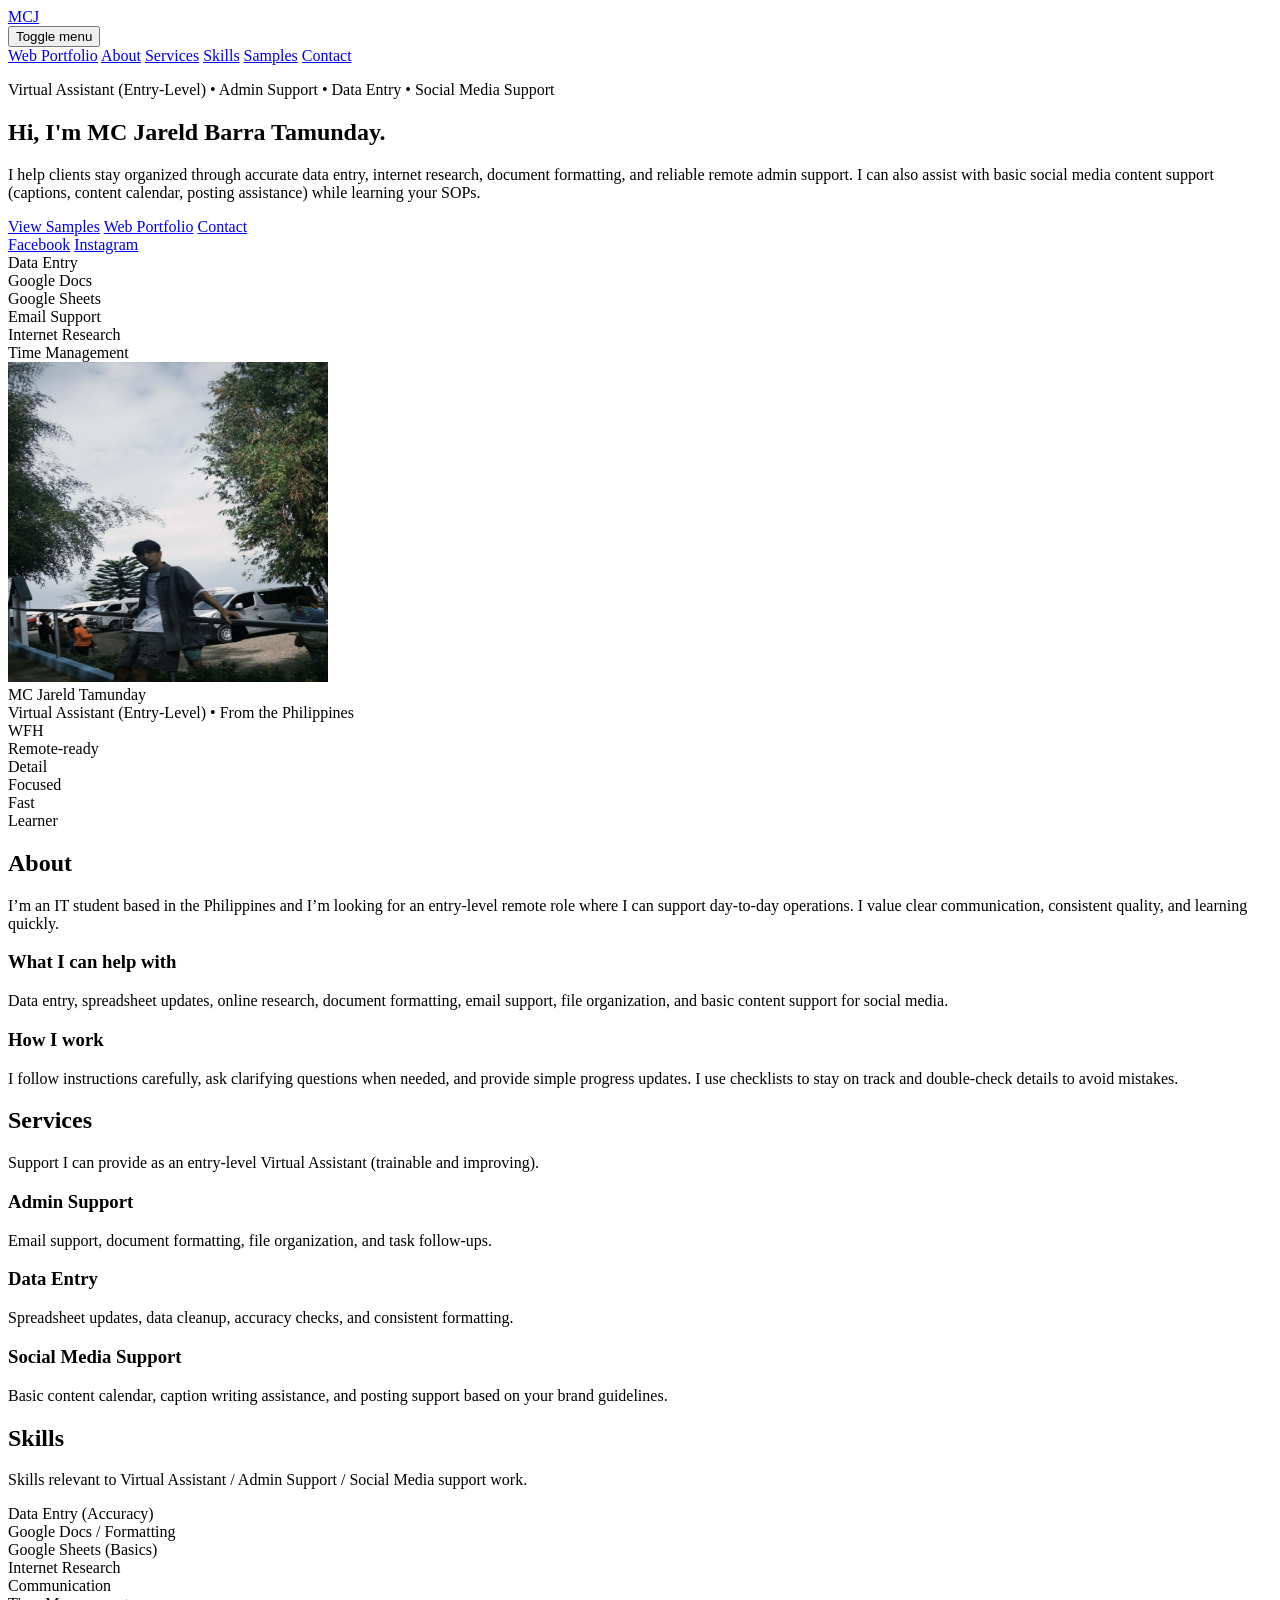
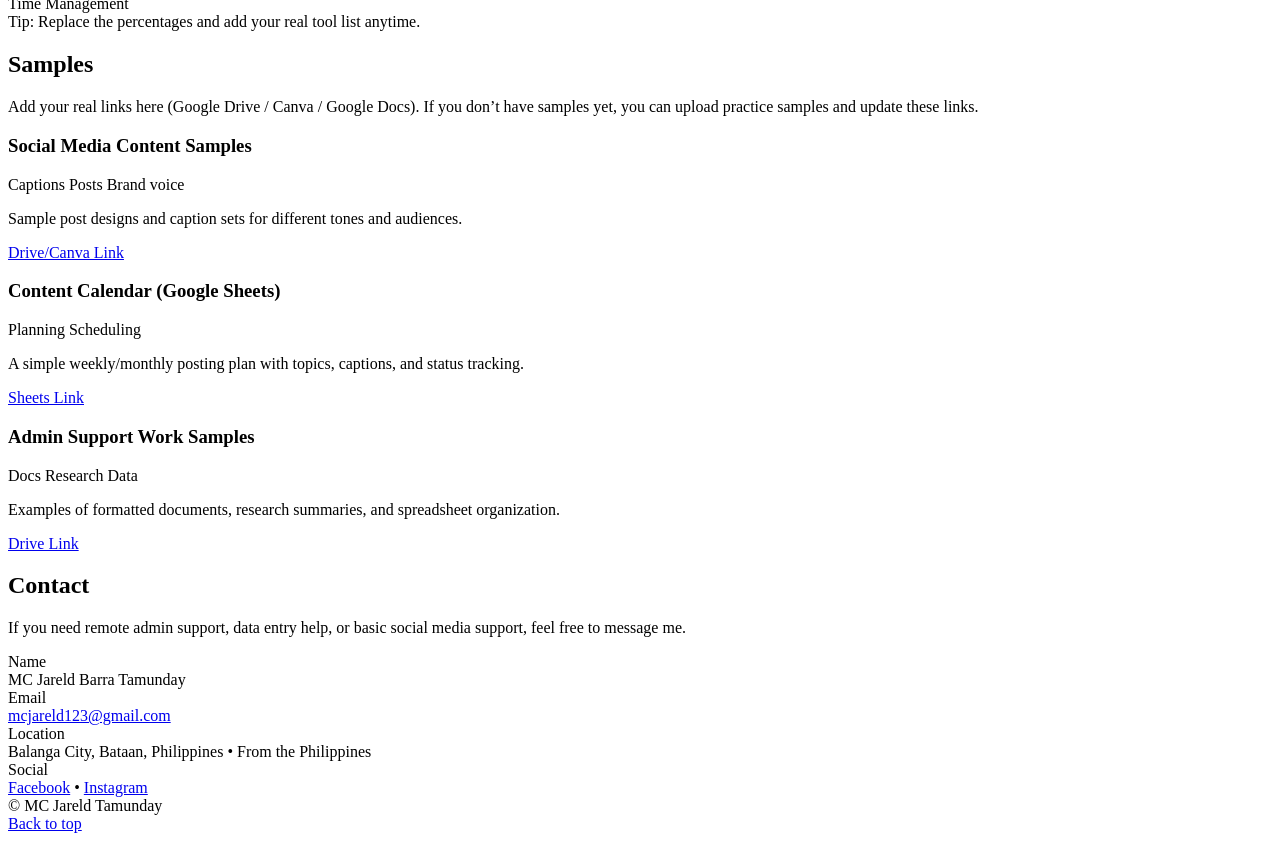
==== index.html @ 91410c0f "Create index.html" ====
<!doctype html>
<html lang="en">
  <head>
    <meta charset="UTF-8" />
    <meta name="viewport" content="width=device-width, initial-scale=1.0" />
    <meta name="description" content="Virtual Assistant and Social Media Support portfolio of MC Jareld Barra Tamunday." />
    <meta property="og:title" content="MC Jareld Tamunday | VA Portfolio" />
    <meta property="og:description" content="Virtual Assistant (Entry-Level) • Admin Support • Data Entry • Social Media Support" />
    <meta property="og:type" content="website" />
    <meta property="og:image" content="assets/thumbnail.svg" />
    <meta name="twitter:card" content="summary_large_image" />
    <meta name="twitter:title" content="MC Jareld Tamunday | VA Portfolio" />
    <meta name="twitter:description" content="Virtual Assistant (Entry-Level) • Admin Support • Data Entry • Social Media Support" />
    <meta name="twitter:image" content="assets/thumbnail.svg" />
    <title>MC Jareld Tamunday | VA Portfolio</title>
    <link rel="preconnect" href="https://fonts.googleapis.com" />
    <link rel="preconnect" href="https://fonts.gstatic.com" crossorigin />
    <link
      href="https://fonts.googleapis.com/css2?family=Inter:wght@400;500;600;700&display=swap"
      rel="stylesheet"
    />
    <link rel="stylesheet" href="styles.css" />
  </head>
  <body>
    <header class="site-header" id="top">
      <div class="container header-inner">
        <a class="brand" href="#top" aria-label="Go to top">
          <span class="brand-dot" aria-hidden="true"></span>
          <span class="brand-text">MCJ</span>
        </a>

        <nav class="nav" aria-label="Primary">
          <button class="nav-toggle" id="navToggle" type="button" aria-expanded="false" aria-controls="navMenu">
            <span class="sr-only">Toggle menu</span>
            <span class="nav-toggle-bars" aria-hidden="true"></span>
          </button>

          <div class="nav-menu" id="navMenu">
            <a class="nav-link" href="index.html">Web Portfolio</a>
            <a class="nav-link" href="#about">About</a>
            <a class="nav-link" href="#services">Services</a>
            <a class="nav-link" href="#skills">Skills</a>
            <a class="nav-link" href="#samples">Samples</a>
            <a class="nav-link" href="#contact">Contact</a>
          </div>
        </nav>
      </div>
    </header>

    <main>
      <section class="hero">
        <div class="container hero-inner">
          <div class="hero-copy">
            <p class="eyebrow">Virtual Assistant (Entry-Level) • Admin Support • Data Entry • Social Media Support</p>
            <h1 class="hero-title">
              Hi, I'm <span class="gradient">MC Jareld Barra Tamunday</span>.
            </h1>
            <p class="hero-subtitle">
              I help clients stay organized through accurate data entry, internet research, document formatting, and reliable remote admin support.
              I can also assist with basic social media content support (captions, content calendar, posting assistance) while learning your SOPs.
            </p>
            <div class="hero-cta">
              <a class="btn btn-primary" href="#samples">View Samples</a>
              <a class="btn btn-ghost" href="index.html">Web Portfolio</a>
              <a class="btn btn-ghost" href="#contact">Contact</a>
            </div>
            <div class="hero-social" aria-label="Social links">
              <a class="social-link" href="https://www.facebook.com/mcccieyyy" target="_blank" rel="noopener noreferrer">Facebook</a>
              <a class="social-link" href="https://www.instagram.com/mcieyy_" target="_blank" rel="noopener noreferrer">Instagram</a>
            </div>
            <div class="hero-badges" aria-label="Quick highlights">
              <div class="badge">Data Entry</div>
              <div class="badge">Google Docs</div>
              <div class="badge">Google Sheets</div>
              <div class="badge">Email Support</div>
              <div class="badge">Internet Research</div>
              <div class="badge">Time Management</div>
            </div>
          </div>

          <div class="hero-card" aria-label="Profile">
            <div class="profile">
              <img
                class="profile-img"
                src="assets/profile.jpg"
                alt="Portrait of MC Jareld Barra Tamunday"
                width="320"
                height="320"
              />
              <div class="profile-meta">
                <div class="profile-name">MC Jareld Tamunday</div>
                <div class="profile-role">Virtual Assistant (Entry-Level) • From the Philippines</div>
              </div>
            </div>
            <div class="profile-stats" aria-label="Stats">
              <div class="stat">
                <div class="stat-num">WFH</div>
                <div class="stat-label">Remote-ready</div>
              </div>
              <div class="stat">
                <div class="stat-num">Detail</div>
                <div class="stat-label">Focused</div>
              </div>
              <div class="stat">
                <div class="stat-num">Fast</div>
                <div class="stat-label">Learner</div>
              </div>
            </div>
          </div>
        </div>
      </section>

      <section class="section" id="about">
        <div class="container">
          <div class="section-head">
            <h2>About</h2>
            <p>
              I’m an IT student based in the Philippines and I’m looking for an entry-level remote role where I can support day-to-day operations.
              I value clear communication, consistent quality, and learning quickly.
            </p>
          </div>

          <div class="grid-2">
            <div class="card">
              <h3>What I can help with</h3>
              <p>
                Data entry, spreadsheet updates, online research, document formatting, email support, file organization, and basic content support
                for social media.
              </p>
            </div>
            <div class="card">
              <h3>How I work</h3>
              <p>
                I follow instructions carefully, ask clarifying questions when needed, and provide simple progress updates. I use checklists
                to stay on track and double-check details to avoid mistakes.
              </p>
            </div>
          </div>
        </div>
      </section>

      <section class="section" id="services">
        <div class="container">
          <div class="section-head">
            <h2>Services</h2>
            <p>Support I can provide as an entry-level Virtual Assistant (trainable and improving).</p>
          </div>

          <div class="grid-3">
            <div class="card">
              <h3>Admin Support</h3>
              <p>Email support, document formatting, file organization, and task follow-ups.</p>
            </div>
            <div class="card">
              <h3>Data Entry</h3>
              <p>Spreadsheet updates, data cleanup, accuracy checks, and consistent formatting.</p>
            </div>
            <div class="card">
              <h3>Social Media Support</h3>
              <p>Basic content calendar, caption writing assistance, and posting support based on your brand guidelines.</p>
            </div>
          </div>
        </div>
      </section>

      <section class="section" id="skills">
        <div class="container">
          <div class="section-head">
            <h2>Skills</h2>
            <p>Skills relevant to Virtual Assistant / Admin Support / Social Media support work.</p>
          </div>

          <div class="skills">
            <div class="skill">
              <div class="skill-title">Data Entry (Accuracy)</div>
              <div class="skill-bar" role="progressbar" aria-valuenow="70" aria-valuemin="0" aria-valuemax="100">
                <div class="skill-bar-fill" style="--w: 70%"></div>
              </div>
            </div>

            <div class="skill">
              <div class="skill-title">Google Docs / Formatting</div>
              <div class="skill-bar" role="progressbar" aria-valuenow="65" aria-valuemin="0" aria-valuemax="100">
                <div class="skill-bar-fill" style="--w: 65%"></div>
              </div>
            </div>

            <div class="skill">
              <div class="skill-title">Google Sheets (Basics)</div>
              <div class="skill-bar" role="progressbar" aria-valuenow="60" aria-valuemin="0" aria-valuemax="100">
                <div class="skill-bar-fill" style="--w: 60%"></div>
              </div>
            </div>

            <div class="skill">
              <div class="skill-title">Internet Research</div>
              <div class="skill-bar" role="progressbar" aria-valuenow="65" aria-valuemin="0" aria-valuemax="100">
                <div class="skill-bar-fill" style="--w: 65%"></div>
              </div>
            </div>

            <div class="skill">
              <div class="skill-title">Communication</div>
              <div class="skill-bar" role="progressbar" aria-valuenow="65" aria-valuemin="0" aria-valuemax="100">
                <div class="skill-bar-fill" style="--w: 65%"></div>
              </div>
            </div>

            <div class="skill">
              <div class="skill-title">Time Management</div>
              <div class="skill-bar" role="progressbar" aria-valuenow="60" aria-valuemin="0" aria-valuemax="100">
                <div class="skill-bar-fill" style="--w: 60%"></div>
              </div>
            </div>
          </div>

          <div class="note">
            Tip: Replace the percentages and add your real tool list anytime.
          </div>
        </div>
      </section>

      <section class="section" id="samples">
        <div class="container">
          <div class="section-head">
            <h2>Samples</h2>
            <p>
              Add your real links here (Google Drive / Canva / Google Docs). If you don’t have samples yet, you can upload practice samples
              and update these links.
            </p>
          </div>

          <div class="projects">
            <article class="project card">
              <div class="project-top">
                <h3 class="project-title">Social Media Content Samples</h3>
                <div class="project-tags">
                  <span class="tag">Captions</span>
                  <span class="tag">Posts</span>
                  <span class="tag">Brand voice</span>
                </div>
              </div>
              <p class="project-desc">Sample post designs and caption sets for different tones and audiences.</p>
              <div class="project-actions">
                <a class="btn btn-small btn-ghost" href="#" aria-disabled="true">Drive/Canva Link</a>
              </div>
            </article>

            <article class="project card">
              <div class="project-top">
                <h3 class="project-title">Content Calendar (Google Sheets)</h3>
                <div class="project-tags">
                  <span class="tag">Planning</span>
                  <span class="tag">Scheduling</span>
                </div>
              </div>
              <p class="project-desc">A simple weekly/monthly posting plan with topics, captions, and status tracking.</p>
              <div class="project-actions">
                <a class="btn btn-small btn-ghost" href="#" aria-disabled="true">Sheets Link</a>
              </div>
            </article>

            <article class="project card">
              <div class="project-top">
                <h3 class="project-title">Admin Support Work Samples</h3>
                <div class="project-tags">
                  <span class="tag">Docs</span>
                  <span class="tag">Research</span>
                  <span class="tag">Data</span>
                </div>
              </div>
              <p class="project-desc">Examples of formatted documents, research summaries, and spreadsheet organization.</p>
              <div class="project-actions">
                <a class="btn btn-small btn-ghost" href="#" aria-disabled="true">Drive Link</a>
              </div>
            </article>
          </div>
        </div>
      </section>

      <section class="section" id="contact">
        <div class="container">
          <div class="section-head">
            <h2>Contact</h2>
            <p>If you need remote admin support, data entry help, or basic social media support, feel free to message me.</p>
          </div>

          <div class="card contact-card">
            <div class="contact-grid">
              <div>
                <div class="contact-label">Name</div>
                <div class="contact-value">MC Jareld Barra Tamunday</div>
              </div>
              <div>
                <div class="contact-label">Email</div>
                <div class="contact-value">
                  <a href="mailto:mcjareld123@gmail.com">mcjareld123@gmail.com</a>
                </div>
              </div>
              <div>
                <div class="contact-label">Location</div>
                <div class="contact-value">Balanga City, Bataan, Philippines • From the Philippines</div>
              </div>
              <div>
                <div class="contact-label">Social</div>
                <div class="contact-value">
                  <a href="https://www.facebook.com/mcccieyyy" target="_blank" rel="noopener noreferrer">Facebook</a>
                  <span class="sep">•</span>
                  <a href="https://www.instagram.com/mcieyy_" target="_blank" rel="noopener noreferrer">Instagram</a>
                </div>
              </div>
            </div>
          </div>
        </div>
      </section>
    </main>

    <footer class="site-footer">
      <div class="container footer-inner">
        <div class="footer-left">© <span id="year"></span> MC Jareld Tamunday</div>
        <a class="footer-right" href="#top">Back to top</a>
      </div>
    </footer>

    <script src="script.js"></script>
  </body>
</html>
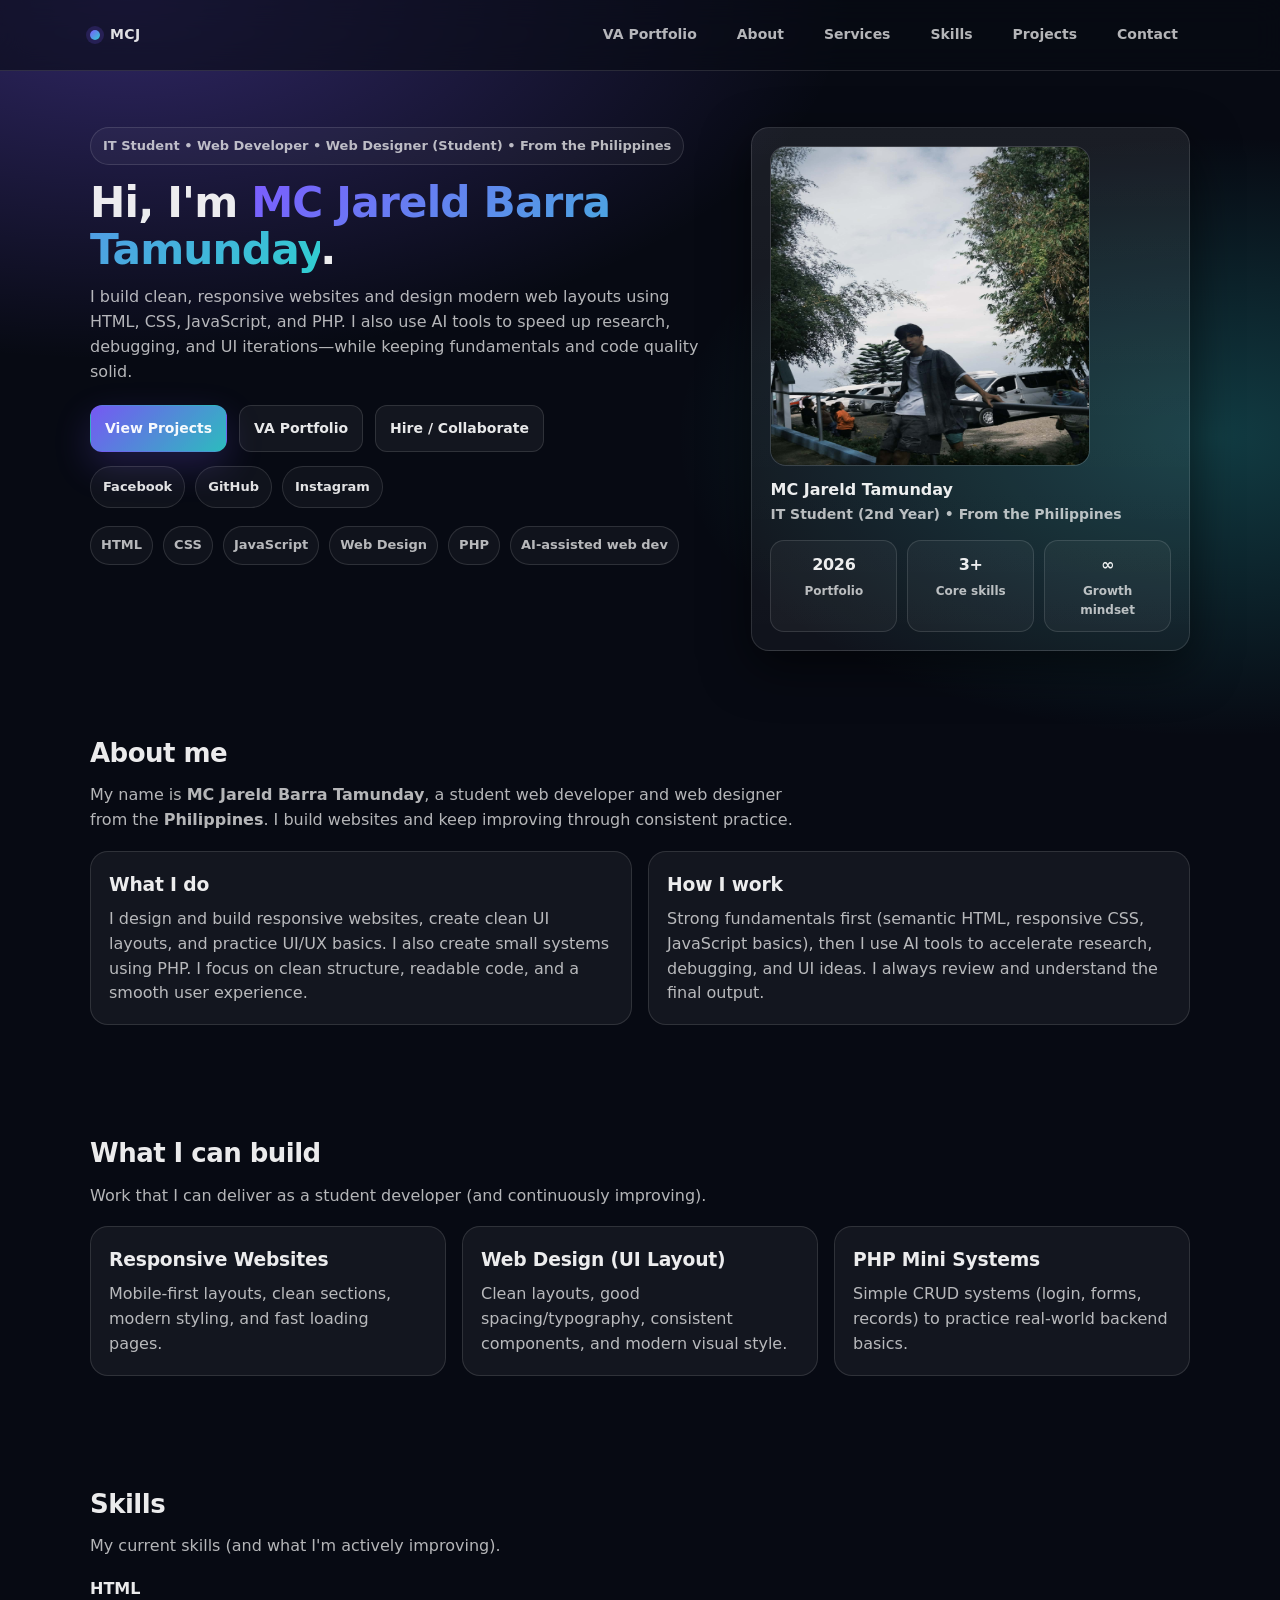
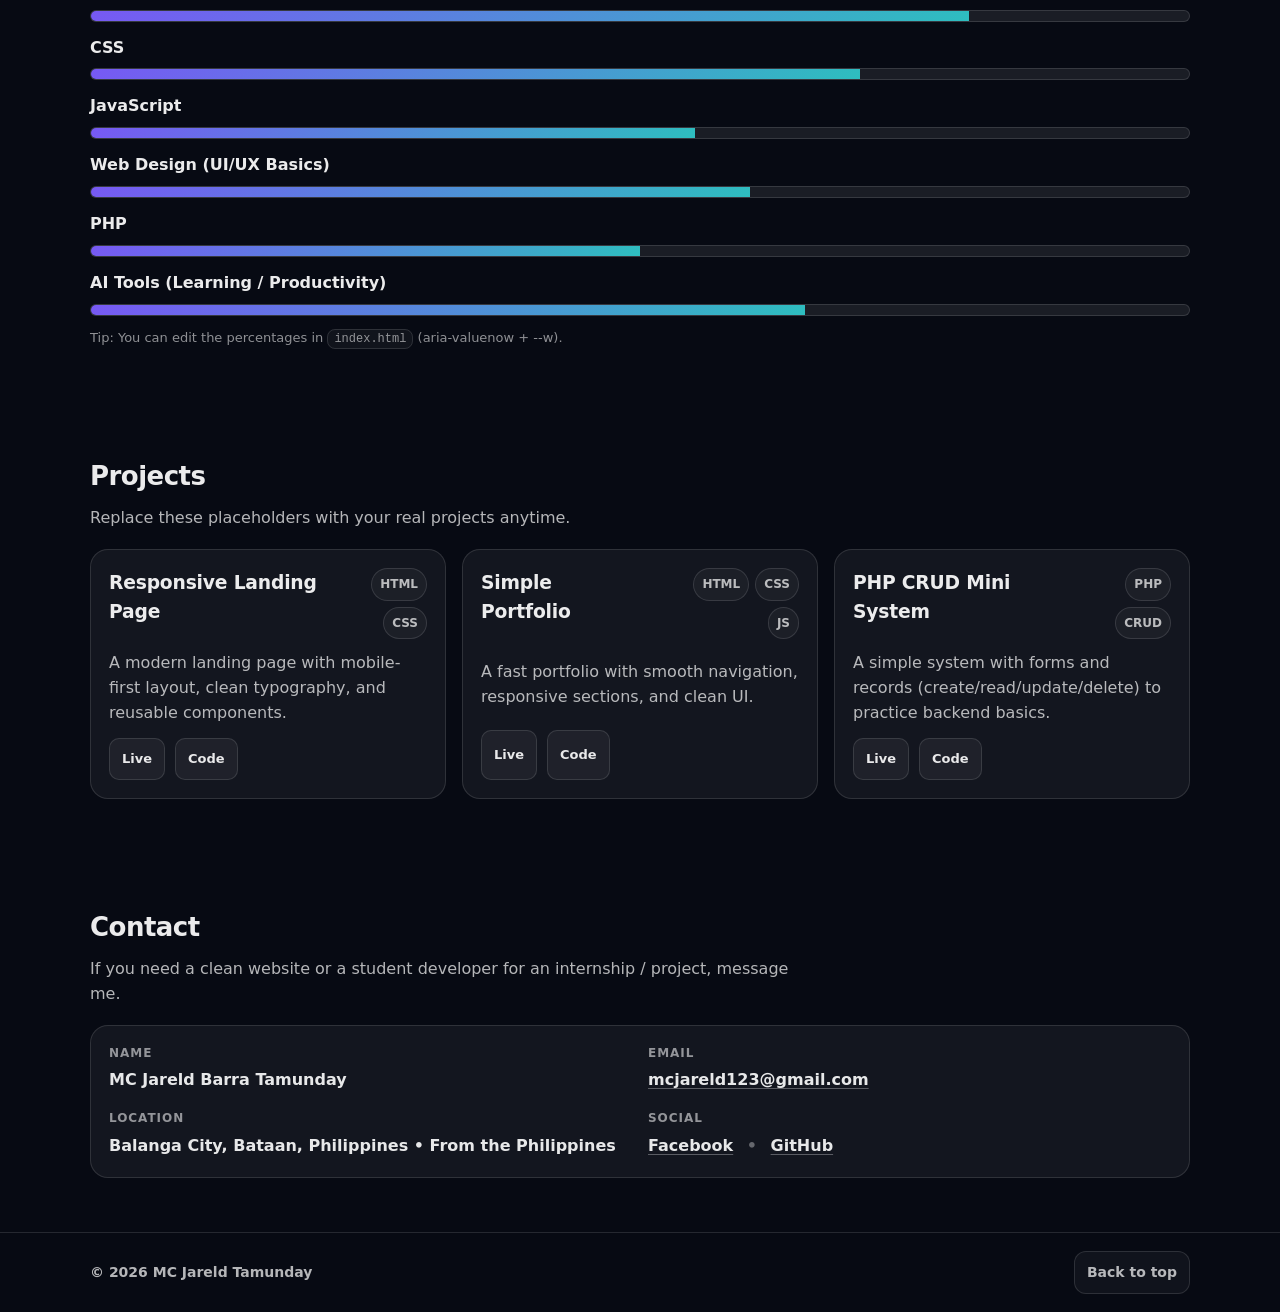
==== commit 07e75129: "Update index.html" ====
--- a/index.html
+++ b/index.html
@@ -1,19 +1,18 @@
-
 <!doctype html>
 <html lang="en">
   <head>
     <meta charset="UTF-8" />
     <meta name="viewport" content="width=device-width, initial-scale=1.0" />
-    <meta name="description" content="Virtual Assistant and Social Media Support portfolio of MC Jareld Barra Tamunday." />
-    <meta property="og:title" content="MC Jareld Tamunday | VA Portfolio" />
-    <meta property="og:description" content="Virtual Assistant (Entry-Level) • Admin Support • Data Entry • Social Media Support" />
+    <meta name="description" content="Portfolio of MC Jareld Barra Tamunday - IT Student" />
+    <meta property="og:title" content="MC Jareld Tamunday | Portfolio" />
+    <meta property="og:description" content="Web Developer • Web Designer (Student) | HTML • CSS • JavaScript • PHP" />
     <meta property="og:type" content="website" />
     <meta property="og:image" content="assets/thumbnail.svg" />
     <meta name="twitter:card" content="summary_large_image" />
-    <meta name="twitter:title" content="MC Jareld Tamunday | VA Portfolio" />
-    <meta name="twitter:description" content="Virtual Assistant (Entry-Level) • Admin Support • Data Entry • Social Media Support" />
+    <meta name="twitter:title" content="MC Jareld Tamunday | Portfolio" />
+    <meta name="twitter:description" content="Web Developer • Web Designer (Student) | HTML • CSS • JavaScript • PHP" />
     <meta name="twitter:image" content="assets/thumbnail.svg" />
-    <title>MC Jareld Tamunday | VA Portfolio</title>
+    <title>MC Jareld Tamunday | Portfolio</title>
     <link rel="preconnect" href="https://fonts.googleapis.com" />
     <link rel="preconnect" href="https://fonts.gstatic.com" crossorigin />
     <link
@@ -37,11 +36,11 @@
           </button>
 
           <div class="nav-menu" id="navMenu">
-            <a class="nav-link" href="index.html">Web Portfolio</a>
+            <a class="nav-link" href="va-portfolio.html">VA Portfolio</a>
             <a class="nav-link" href="#about">About</a>
             <a class="nav-link" href="#services">Services</a>
             <a class="nav-link" href="#skills">Skills</a>
-            <a class="nav-link" href="#samples">Samples</a>
+            <a class="nav-link" href="#projects">Projects</a>
             <a class="nav-link" href="#contact">Contact</a>
           </div>
         </nav>
@@ -52,30 +51,31 @@
       <section class="hero">
         <div class="container hero-inner">
           <div class="hero-copy">
-            <p class="eyebrow">Virtual Assistant (Entry-Level) • Admin Support • Data Entry • Social Media Support</p>
+            <p class="eyebrow">IT Student • Web Developer • Web Designer (Student) • From the Philippines</p>
             <h1 class="hero-title">
               Hi, I'm <span class="gradient">MC Jareld Barra Tamunday</span>.
             </h1>
             <p class="hero-subtitle">
-              I help clients stay organized through accurate data entry, internet research, document formatting, and reliable remote admin support.
-              I can also assist with basic social media content support (captions, content calendar, posting assistance) while learning your SOPs.
+              I build clean, responsive websites and design modern web layouts using HTML, CSS, JavaScript, and PHP.
+              I also use AI tools to speed up research, debugging, and UI iterations—while keeping fundamentals and code quality solid.
             </p>
             <div class="hero-cta">
-              <a class="btn btn-primary" href="#samples">View Samples</a>
-              <a class="btn btn-ghost" href="index.html">Web Portfolio</a>
-              <a class="btn btn-ghost" href="#contact">Contact</a>
+              <a class="btn btn-primary" href="#projects">View Projects</a>
+              <a class="btn btn-ghost" href="va-portfolio.html">VA Portfolio</a>
+              <a class="btn btn-ghost" href="#contact">Hire / Collaborate</a>
             </div>
             <div class="hero-social" aria-label="Social links">
               <a class="social-link" href="https://www.facebook.com/mcccieyyy" target="_blank" rel="noopener noreferrer">Facebook</a>
+              <a class="social-link" href="https://github.com/mcjareldbarratamunday-dev" target="_blank" rel="noopener noreferrer">GitHub</a>
               <a class="social-link" href="https://www.instagram.com/mcieyy_" target="_blank" rel="noopener noreferrer">Instagram</a>
             </div>
             <div class="hero-badges" aria-label="Quick highlights">
-              <div class="badge">Data Entry</div>
-              <div class="badge">Google Docs</div>
-              <div class="badge">Google Sheets</div>
-              <div class="badge">Email Support</div>
-              <div class="badge">Internet Research</div>
-              <div class="badge">Time Management</div>
+              <div class="badge">HTML</div>
+              <div class="badge">CSS</div>
+              <div class="badge">JavaScript</div>
+              <div class="badge">Web Design</div>
+              <div class="badge">PHP</div>
+              <div class="badge">AI-assisted web dev</div>
             </div>
           </div>
 
@@ -90,21 +90,21 @@
               />
               <div class="profile-meta">
                 <div class="profile-name">MC Jareld Tamunday</div>
-                <div class="profile-role">Virtual Assistant (Entry-Level) • From the Philippines</div>
+                <div class="profile-role">IT Student (2nd Year) • From the Philippines</div>
               </div>
             </div>
             <div class="profile-stats" aria-label="Stats">
               <div class="stat">
-                <div class="stat-num">WFH</div>
-                <div class="stat-label">Remote-ready</div>
+                <div class="stat-num">2026</div>
+                <div class="stat-label">Portfolio</div>
               </div>
               <div class="stat">
-                <div class="stat-num">Detail</div>
-                <div class="stat-label">Focused</div>
+                <div class="stat-num">3+</div>
+                <div class="stat-label">Core skills</div>
               </div>
               <div class="stat">
-                <div class="stat-num">Fast</div>
-                <div class="stat-label">Learner</div>
+                <div class="stat-num">∞</div>
+                <div class="stat-label">Growth mindset</div>
               </div>
             </div>
           </div>
@@ -114,26 +114,26 @@
       <section class="section" id="about">
         <div class="container">
           <div class="section-head">
-            <h2>About</h2>
+            <h2>About me</h2>
             <p>
-              I’m an IT student based in the Philippines and I’m looking for an entry-level remote role where I can support day-to-day operations.
-              I value clear communication, consistent quality, and learning quickly.
+              My name is <strong>MC Jareld Barra Tamunday</strong>, a student web developer and web designer from the <strong>Philippines</strong>.
+              I build websites and keep improving through consistent practice.
             </p>
           </div>
 
           <div class="grid-2">
             <div class="card">
-              <h3>What I can help with</h3>
+              <h3>What I do</h3>
               <p>
-                Data entry, spreadsheet updates, online research, document formatting, email support, file organization, and basic content support
-                for social media.
+                I design and build responsive websites, create clean UI layouts, and practice UI/UX basics. I also create small
+                systems using PHP. I focus on clean structure, readable code, and a smooth user experience.
               </p>
             </div>
             <div class="card">
               <h3>How I work</h3>
               <p>
-                I follow instructions carefully, ask clarifying questions when needed, and provide simple progress updates. I use checklists
-                to stay on track and double-check details to avoid mistakes.
+                Strong fundamentals first (semantic HTML, responsive CSS, JavaScript basics), then I use AI tools to accelerate
+                research, debugging, and UI ideas. I always review and understand the final output.
               </p>
             </div>
           </div>
@@ -143,22 +143,22 @@
       <section class="section" id="services">
         <div class="container">
           <div class="section-head">
-            <h2>Services</h2>
-            <p>Support I can provide as an entry-level Virtual Assistant (trainable and improving).</p>
+            <h2>What I can build</h2>
+            <p>Work that I can deliver as a student developer (and continuously improving).</p>
           </div>
 
           <div class="grid-3">
             <div class="card">
-              <h3>Admin Support</h3>
-              <p>Email support, document formatting, file organization, and task follow-ups.</p>
-            </div>
-            <div class="card">
-              <h3>Data Entry</h3>
-              <p>Spreadsheet updates, data cleanup, accuracy checks, and consistent formatting.</p>
-            </div>
-            <div class="card">
-              <h3>Social Media Support</h3>
-              <p>Basic content calendar, caption writing assistance, and posting support based on your brand guidelines.</p>
+              <h3>Responsive Websites</h3>
+              <p>Mobile-first layouts, clean sections, modern styling, and fast loading pages.</p>
+            </div>
+            <div class="card">
+              <h3>Web Design (UI Layout)</h3>
+              <p>Clean layouts, good spacing/typography, consistent components, and modern visual style.</p>
+            </div>
+            <div class="card">
+              <h3>PHP Mini Systems</h3>
+              <p>Simple CRUD systems (login, forms, records) to practice real-world backend basics.</p>
             </div>
           </div>
         </div>
@@ -168,111 +168,116 @@
         <div class="container">
           <div class="section-head">
             <h2>Skills</h2>
-            <p>Skills relevant to Virtual Assistant / Admin Support / Social Media support work.</p>
+            <p>My current skills (and what I'm actively improving).</p>
           </div>
 
           <div class="skills">
             <div class="skill">
-              <div class="skill-title">Data Entry (Accuracy)</div>
+              <div class="skill-title">HTML</div>
+              <div class="skill-bar" role="progressbar" aria-valuenow="80" aria-valuemin="0" aria-valuemax="100">
+                <div class="skill-bar-fill" style="--w: 80%"></div>
+              </div>
+            </div>
+
+            <div class="skill">
+              <div class="skill-title">CSS</div>
               <div class="skill-bar" role="progressbar" aria-valuenow="70" aria-valuemin="0" aria-valuemax="100">
                 <div class="skill-bar-fill" style="--w: 70%"></div>
               </div>
             </div>
 
             <div class="skill">
-              <div class="skill-title">Google Docs / Formatting</div>
+              <div class="skill-title">JavaScript</div>
+              <div class="skill-bar" role="progressbar" aria-valuenow="55" aria-valuemin="0" aria-valuemax="100">
+                <div class="skill-bar-fill" style="--w: 55%"></div>
+              </div>
+            </div>
+
+            <div class="skill">
+              <div class="skill-title">Web Design (UI/UX Basics)</div>
+              <div class="skill-bar" role="progressbar" aria-valuenow="60" aria-valuemin="0" aria-valuemax="100">
+                <div class="skill-bar-fill" style="--w: 60%"></div>
+              </div>
+            </div>
+
+            <div class="skill">
+              <div class="skill-title">PHP</div>
+              <div class="skill-bar" role="progressbar" aria-valuenow="50" aria-valuemin="0" aria-valuemax="100">
+                <div class="skill-bar-fill" style="--w: 50%"></div>
+              </div>
+            </div>
+
+            <div class="skill">
+              <div class="skill-title">AI Tools (Learning / Productivity)</div>
               <div class="skill-bar" role="progressbar" aria-valuenow="65" aria-valuemin="0" aria-valuemax="100">
                 <div class="skill-bar-fill" style="--w: 65%"></div>
               </div>
             </div>
-
-            <div class="skill">
-              <div class="skill-title">Google Sheets (Basics)</div>
-              <div class="skill-bar" role="progressbar" aria-valuenow="60" aria-valuemin="0" aria-valuemax="100">
-                <div class="skill-bar-fill" style="--w: 60%"></div>
-              </div>
-            </div>
-
-            <div class="skill">
-              <div class="skill-title">Internet Research</div>
-              <div class="skill-bar" role="progressbar" aria-valuenow="65" aria-valuemin="0" aria-valuemax="100">
-                <div class="skill-bar-fill" style="--w: 65%"></div>
-              </div>
-            </div>
-
-            <div class="skill">
-              <div class="skill-title">Communication</div>
-              <div class="skill-bar" role="progressbar" aria-valuenow="65" aria-valuemin="0" aria-valuemax="100">
-                <div class="skill-bar-fill" style="--w: 65%"></div>
-              </div>
-            </div>
-
-            <div class="skill">
-              <div class="skill-title">Time Management</div>
-              <div class="skill-bar" role="progressbar" aria-valuenow="60" aria-valuemin="0" aria-valuemax="100">
-                <div class="skill-bar-fill" style="--w: 60%"></div>
-              </div>
-            </div>
           </div>
 
           <div class="note">
-            Tip: Replace the percentages and add your real tool list anytime.
-          </div>
-        </div>
-      </section>
-
-      <section class="section" id="samples">
-        <div class="container">
-          <div class="section-head">
-            <h2>Samples</h2>
-            <p>
-              Add your real links here (Google Drive / Canva / Google Docs). If you don’t have samples yet, you can upload practice samples
-              and update these links.
-            </p>
+            Tip: You can edit the percentages in <code>index.html</code> (aria-valuenow + --w).
+          </div>
+        </div>
+      </section>
+
+      <section class="section" id="projects">
+        <div class="container">
+          <div class="section-head">
+            <h2>Projects</h2>
+            <p>Replace these placeholders with your real projects anytime.</p>
           </div>
 
           <div class="projects">
             <article class="project card">
               <div class="project-top">
-                <h3 class="project-title">Social Media Content Samples</h3>
+                <h3 class="project-title">Responsive Landing Page</h3>
                 <div class="project-tags">
-                  <span class="tag">Captions</span>
-                  <span class="tag">Posts</span>
-                  <span class="tag">Brand voice</span>
-                </div>
-              </div>
-              <p class="project-desc">Sample post designs and caption sets for different tones and audiences.</p>
+                  <span class="tag">HTML</span>
+                  <span class="tag">CSS</span>
+                </div>
+              </div>
+              <p class="project-desc">
+                A modern landing page with mobile-first layout, clean typography, and reusable components.
+              </p>
               <div class="project-actions">
-                <a class="btn btn-small btn-ghost" href="#" aria-disabled="true">Drive/Canva Link</a>
+                <a class="btn btn-small btn-ghost" href="#" aria-disabled="true">Live</a>
+                <a class="btn btn-small btn-ghost" href="#" aria-disabled="true">Code</a>
               </div>
             </article>
 
             <article class="project card">
               <div class="project-top">
-                <h3 class="project-title">Content Calendar (Google Sheets)</h3>
+                <h3 class="project-title">Simple Portfolio</h3>
                 <div class="project-tags">
-                  <span class="tag">Planning</span>
-                  <span class="tag">Scheduling</span>
-                </div>
-              </div>
-              <p class="project-desc">A simple weekly/monthly posting plan with topics, captions, and status tracking.</p>
+                  <span class="tag">HTML</span>
+                  <span class="tag">CSS</span>
+                  <span class="tag">JS</span>
+                </div>
+              </div>
+              <p class="project-desc">
+                A fast portfolio with smooth navigation, responsive sections, and clean UI.
+              </p>
               <div class="project-actions">
-                <a class="btn btn-small btn-ghost" href="#" aria-disabled="true">Sheets Link</a>
+                <a class="btn btn-small btn-ghost" href="#" aria-disabled="true">Live</a>
+                <a class="btn btn-small btn-ghost" href="#" aria-disabled="true">Code</a>
               </div>
             </article>
 
             <article class="project card">
               <div class="project-top">
-                <h3 class="project-title">Admin Support Work Samples</h3>
+                <h3 class="project-title">PHP CRUD Mini System</h3>
                 <div class="project-tags">
-                  <span class="tag">Docs</span>
-                  <span class="tag">Research</span>
-                  <span class="tag">Data</span>
-                </div>
-              </div>
-              <p class="project-desc">Examples of formatted documents, research summaries, and spreadsheet organization.</p>
+                  <span class="tag">PHP</span>
+                  <span class="tag">CRUD</span>
+                </div>
+              </div>
+              <p class="project-desc">
+                A simple system with forms and records (create/read/update/delete) to practice backend basics.
+              </p>
               <div class="project-actions">
-                <a class="btn btn-small btn-ghost" href="#" aria-disabled="true">Drive Link</a>
+                <a class="btn btn-small btn-ghost" href="#" aria-disabled="true">Live</a>
+                <a class="btn btn-small btn-ghost" href="#" aria-disabled="true">Code</a>
               </div>
             </article>
           </div>
@@ -283,7 +288,9 @@
         <div class="container">
           <div class="section-head">
             <h2>Contact</h2>
-            <p>If you need remote admin support, data entry help, or basic social media support, feel free to message me.</p>
+            <p>
+              If you need a clean website or a student developer for an internship / project, message me.
+            </p>
           </div>
 
           <div class="card contact-card">
@@ -307,10 +314,12 @@
                 <div class="contact-value">
                   <a href="https://www.facebook.com/mcccieyyy" target="_blank" rel="noopener noreferrer">Facebook</a>
                   <span class="sep">•</span>
-                  <a href="https://www.instagram.com/mcieyy_" target="_blank" rel="noopener noreferrer">Instagram</a>
-                </div>
-              </div>
-            </div>
+                  <a href="https://github.com/mcjareldbarratamunday-dev" target="_blank" rel="noopener noreferrer">GitHub</a>
+                </div>
+              </div>
+            </div>
+
+            
           </div>
         </div>
       </section>
--- a/styles.css
+++ b/styles.css
@@ -0,0 +1,621 @@
+:root {
+  --bg: #070a13;
+  --panel: rgba(255, 255, 255, 0.06);
+  --panel-2: rgba(255, 255, 255, 0.08);
+  --text: rgba(255, 255, 255, 0.92);
+  --muted: rgba(255, 255, 255, 0.7);
+  --faint: rgba(255, 255, 255, 0.55);
+  --border: rgba(255, 255, 255, 0.12);
+  --shadow: 0 16px 48px rgba(0, 0, 0, 0.55);
+
+  --accent: #7c5cff;
+  --accent-2: #30cfd0;
+  --radius: 18px;
+
+  --container: 1100px;
+}
+
+* {
+  box-sizing: border-box;
+}
+
+html {
+  scroll-behavior: smooth;
+}
+
+body {
+  margin: 0;
+  font-family: Inter, system-ui, -apple-system, Segoe UI, Roboto, Arial, sans-serif;
+  color: var(--text);
+  background: radial-gradient(1200px 600px at 10% 0%, rgba(124, 92, 255, 0.35), transparent 60%),
+    radial-gradient(900px 500px at 95% 15%, rgba(48, 207, 208, 0.25), transparent 60%),
+    var(--bg);
+  line-height: 1.55;
+}
+
+a {
+  color: inherit;
+  text-decoration: none;
+}
+
+img {
+  max-width: 100%;
+  display: block;
+}
+
+.container {
+  width: min(var(--container), calc(100% - 40px));
+  margin: 0 auto;
+}
+
+.sr-only {
+  position: absolute;
+  width: 1px;
+  height: 1px;
+  padding: 0;
+  margin: -1px;
+  overflow: hidden;
+  clip: rect(0, 0, 0, 0);
+  white-space: nowrap;
+  border: 0;
+}
+
+.site-header {
+  position: sticky;
+  top: 0;
+  z-index: 20;
+  backdrop-filter: blur(14px);
+  -webkit-backdrop-filter: blur(14px);
+  background: rgba(7, 10, 19, 0.6);
+  border-bottom: 1px solid var(--border);
+}
+
+.header-inner {
+  display: flex;
+  align-items: center;
+  justify-content: space-between;
+  padding: 14px 0;
+  gap: 14px;
+}
+
+.brand {
+  display: inline-flex;
+  align-items: center;
+  gap: 10px;
+  font-weight: 700;
+  letter-spacing: 0.4px;
+}
+
+.brand-dot {
+  width: 10px;
+  height: 10px;
+  border-radius: 999px;
+  background: linear-gradient(135deg, var(--accent), var(--accent-2));
+  box-shadow: 0 0 0 4px rgba(124, 92, 255, 0.18);
+}
+
+.brand-text {
+  font-size: 14px;
+  opacity: 0.95;
+}
+
+.nav {
+  display: flex;
+  align-items: center;
+  gap: 10px;
+}
+
+.nav-menu {
+  display: flex;
+  align-items: center;
+  gap: 16px;
+}
+
+.nav-link {
+  color: var(--muted);
+  font-weight: 600;
+  font-size: 14px;
+  padding: 10px 12px;
+  border-radius: 999px;
+  transition: background 160ms ease, color 160ms ease;
+}
+
+.nav-link:hover {
+  background: rgba(255, 255, 255, 0.06);
+  color: rgba(255, 255, 255, 0.92);
+}
+
+.nav-link.active {
+  background: rgba(124, 92, 255, 0.18);
+  color: rgba(255, 255, 255, 0.95);
+}
+
+.nav-toggle {
+  display: none;
+  background: rgba(255, 255, 255, 0.06);
+  border: 1px solid var(--border);
+  border-radius: 12px;
+  padding: 10px 12px;
+  color: var(--text);
+}
+
+.nav-toggle-bars {
+  width: 18px;
+  height: 2px;
+  background: currentColor;
+  display: block;
+  position: relative;
+}
+
+.nav-toggle-bars::before,
+.nav-toggle-bars::after {
+  content: "";
+  position: absolute;
+  left: 0;
+  width: 18px;
+  height: 2px;
+  background: currentColor;
+}
+
+.nav-toggle-bars::before {
+  top: -6px;
+}
+
+.nav-toggle-bars::after {
+  top: 6px;
+}
+
+.hero {
+  padding: 56px 0 28px;
+}
+
+.hero-inner {
+  display: grid;
+  grid-template-columns: 1.3fr 0.9fr;
+  gap: 28px;
+  align-items: stretch;
+}
+
+.eyebrow {
+  display: inline-block;
+  color: var(--muted);
+  border: 1px solid var(--border);
+  background: rgba(255, 255, 255, 0.04);
+  padding: 8px 12px;
+  border-radius: 999px;
+  font-weight: 600;
+  font-size: 13px;
+  margin: 0 0 14px;
+}
+
+.hero-title {
+  margin: 0 0 12px;
+  font-size: clamp(30px, 3.3vw, 44px);
+  line-height: 1.12;
+  letter-spacing: -0.02em;
+}
+
+.gradient {
+  background: linear-gradient(135deg, rgba(124, 92, 255, 1), rgba(48, 207, 208, 1));
+  -webkit-background-clip: text;
+  background-clip: text;
+  color: transparent;
+}
+
+.hero-subtitle {
+  margin: 0;
+  color: var(--muted);
+  font-size: 16px;
+  max-width: 60ch;
+}
+
+.hero-cta {
+  display: flex;
+  gap: 12px;
+  margin-top: 20px;
+  flex-wrap: wrap;
+}
+
+.hero-social {
+  display: flex;
+  flex-wrap: wrap;
+  gap: 10px;
+  margin-top: 14px;
+}
+
+.social-link {
+  display: inline-flex;
+  align-items: center;
+  justify-content: center;
+  padding: 10px 12px;
+  border-radius: 999px;
+  border: 1px solid rgba(255, 255, 255, 0.12);
+  background: rgba(255, 255, 255, 0.04);
+  color: rgba(255, 255, 255, 0.88);
+  font-weight: 700;
+  font-size: 13px;
+  transition: background 160ms ease, border-color 160ms ease, transform 120ms ease;
+}
+
+.social-link:hover {
+  background: rgba(255, 255, 255, 0.08);
+  border-color: rgba(255, 255, 255, 0.18);
+}
+
+.social-link:active {
+  transform: translateY(1px);
+}
+
+.btn {
+  display: inline-flex;
+  align-items: center;
+  justify-content: center;
+  padding: 12px 14px;
+  border-radius: 12px;
+  font-weight: 700;
+  font-size: 14px;
+  border: 1px solid transparent;
+  transition: transform 120ms ease, background 160ms ease, border-color 160ms ease;
+  user-select: none;
+}
+
+.btn:active {
+  transform: translateY(1px);
+}
+
+.btn-primary {
+  background: linear-gradient(135deg, rgba(124, 92, 255, 0.95), rgba(48, 207, 208, 0.9));
+  color: rgba(255, 255, 255, 0.95);
+  box-shadow: 0 14px 36px rgba(124, 92, 255, 0.22);
+}
+
+.btn-primary:hover {
+  filter: brightness(1.05);
+}
+
+.btn-ghost {
+  background: rgba(255, 255, 255, 0.05);
+  border-color: rgba(255, 255, 255, 0.12);
+  color: rgba(255, 255, 255, 0.9);
+}
+
+.btn-ghost:hover {
+  background: rgba(255, 255, 255, 0.08);
+}
+
+.btn-small {
+  padding: 10px 12px;
+  border-radius: 10px;
+  font-weight: 700;
+  font-size: 13px;
+}
+
+.hero-badges {
+  display: flex;
+  flex-wrap: wrap;
+  gap: 10px;
+  margin-top: 18px;
+}
+
+.badge {
+  padding: 8px 10px;
+  border: 1px solid var(--border);
+  border-radius: 999px;
+  color: var(--muted);
+  background: rgba(255, 255, 255, 0.04);
+  font-size: 13px;
+  font-weight: 600;
+}
+
+.hero-card {
+  background: linear-gradient(180deg, rgba(255, 255, 255, 0.08), rgba(255, 255, 255, 0.04));
+  border: 1px solid var(--border);
+  border-radius: var(--radius);
+  box-shadow: var(--shadow);
+  padding: 18px;
+  display: grid;
+  gap: 14px;
+}
+
+.profile {
+  display: grid;
+  gap: 12px;
+}
+
+.profile-img {
+  border-radius: 16px;
+  background: rgba(255, 255, 255, 0.04);
+  border: 1px solid rgba(255, 255, 255, 0.12);
+}
+
+.profile-meta {
+  display: grid;
+  gap: 2px;
+}
+
+.profile-name {
+  font-weight: 800;
+}
+
+.profile-role {
+  color: var(--muted);
+  font-weight: 600;
+  font-size: 14px;
+}
+
+.profile-stats {
+  display: grid;
+  grid-template-columns: repeat(3, 1fr);
+  gap: 10px;
+}
+
+.stat {
+  background: rgba(255, 255, 255, 0.04);
+  border: 1px solid rgba(255, 255, 255, 0.12);
+  border-radius: 14px;
+  padding: 12px 10px;
+  text-align: center;
+}
+
+.stat-num {
+  font-weight: 900;
+  letter-spacing: -0.02em;
+}
+
+.stat-label {
+  margin-top: 4px;
+  color: var(--muted);
+  font-size: 12px;
+  font-weight: 600;
+}
+
+.section {
+  padding: 54px 0;
+}
+
+.section-head {
+  display: grid;
+  gap: 10px;
+  margin-bottom: 18px;
+}
+
+.section-head h2 {
+  margin: 0;
+  font-size: 26px;
+  letter-spacing: -0.02em;
+}
+
+.section-head p {
+  margin: 0;
+  color: var(--muted);
+  max-width: 70ch;
+}
+
+.grid-2 {
+  display: grid;
+  grid-template-columns: repeat(2, 1fr);
+  gap: 16px;
+}
+
+.grid-3 {
+  display: grid;
+  grid-template-columns: repeat(3, 1fr);
+  gap: 16px;
+}
+
+.card {
+  background: rgba(255, 255, 255, 0.05);
+  border: 1px solid var(--border);
+  border-radius: var(--radius);
+  padding: 18px;
+}
+
+.card h3 {
+  margin: 0 0 8px;
+  letter-spacing: -0.01em;
+}
+
+.card p {
+  margin: 0;
+  color: var(--muted);
+}
+
+.skills {
+  display: grid;
+  gap: 14px;
+}
+
+.skill-title {
+  font-weight: 700;
+  margin-bottom: 8px;
+}
+
+.skill-bar {
+  height: 12px;
+  border-radius: 999px;
+  background: rgba(255, 255, 255, 0.08);
+  border: 1px solid rgba(255, 255, 255, 0.12);
+  overflow: hidden;
+}
+
+.skill-bar-fill {
+  width: var(--w);
+  height: 100%;
+  background: linear-gradient(135deg, rgba(124, 92, 255, 0.95), rgba(48, 207, 208, 0.9));
+}
+
+.projects {
+  display: grid;
+  grid-template-columns: repeat(3, 1fr);
+  gap: 16px;
+}
+
+.project {
+  display: grid;
+  gap: 12px;
+}
+
+.project-top {
+  display: flex;
+  align-items: flex-start;
+  justify-content: space-between;
+  gap: 10px;
+}
+
+.project-title {
+  margin: 0;
+}
+
+.project-tags {
+  display: inline-flex;
+  flex-wrap: wrap;
+  gap: 6px;
+  justify-content: flex-end;
+}
+
+.tag {
+  font-size: 12px;
+  font-weight: 700;
+  padding: 6px 8px;
+  border-radius: 999px;
+  border: 1px solid rgba(255, 255, 255, 0.12);
+  background: rgba(255, 255, 255, 0.04);
+  color: var(--muted);
+}
+
+.project-desc {
+  margin: 0;
+  color: var(--muted);
+}
+
+.project-actions {
+  display: flex;
+  gap: 10px;
+  flex-wrap: wrap;
+}
+
+.note {
+  margin-top: 12px;
+  color: var(--faint);
+  font-size: 13px;
+}
+
+.note code {
+  font-family: ui-monospace, SFMono-Regular, Menlo, Monaco, Consolas, "Liberation Mono", "Courier New", monospace;
+  font-size: 12px;
+  padding: 2px 6px;
+  border-radius: 8px;
+  border: 1px solid rgba(255, 255, 255, 0.12);
+  background: rgba(255, 255, 255, 0.04);
+}
+
+.contact-card a {
+  color: rgba(255, 255, 255, 0.9);
+  text-decoration: underline;
+  text-decoration-color: rgba(255, 255, 255, 0.3);
+  text-underline-offset: 3px;
+}
+
+.contact-grid {
+  display: grid;
+  grid-template-columns: repeat(2, 1fr);
+  gap: 16px;
+}
+
+.contact-label {
+  color: var(--faint);
+  font-weight: 700;
+  font-size: 12px;
+  text-transform: uppercase;
+  letter-spacing: 0.08em;
+}
+
+.contact-value {
+  margin-top: 6px;
+  font-weight: 650;
+  color: rgba(255, 255, 255, 0.9);
+}
+
+.sep {
+  color: rgba(255, 255, 255, 0.35);
+  margin: 0 8px;
+}
+
+.site-footer {
+  border-top: 1px solid var(--border);
+  background: rgba(7, 10, 19, 0.6);
+}
+
+.footer-inner {
+  display: flex;
+  align-items: center;
+  justify-content: space-between;
+  padding: 18px 0;
+  gap: 12px;
+  color: var(--muted);
+  font-weight: 600;
+  font-size: 14px;
+}
+
+.footer-right {
+  padding: 10px 12px;
+  border-radius: 12px;
+  border: 1px solid rgba(255, 255, 255, 0.12);
+  background: rgba(255, 255, 255, 0.04);
+}
+
+.footer-right:hover {
+  background: rgba(255, 255, 255, 0.07);
+}
+
+@media (max-width: 900px) {
+  .hero-inner {
+    grid-template-columns: 1fr;
+  }
+
+  .projects {
+    grid-template-columns: 1fr;
+  }
+
+  .grid-3 {
+    grid-template-columns: 1fr;
+  }
+
+  .grid-2 {
+    grid-template-columns: 1fr;
+  }
+
+  .contact-grid {
+    grid-template-columns: 1fr;
+  }
+}
+
+@media (max-width: 720px) {
+  .nav-toggle {
+    display: inline-flex;
+  }
+
+  .nav-menu {
+    position: absolute;
+    right: 20px;
+    top: 62px;
+    display: none;
+    flex-direction: column;
+    align-items: stretch;
+    gap: 6px;
+    padding: 10px;
+    border-radius: 16px;
+    border: 1px solid rgba(255, 255, 255, 0.12);
+    background: rgba(7, 10, 19, 0.9);
+    width: min(260px, calc(100vw - 40px));
+    box-shadow: var(--shadow);
+  }
+
+  .nav-menu.open {
+    display: flex;
+  }
+
+  .nav-link {
+    width: 100%;
+  }
+}
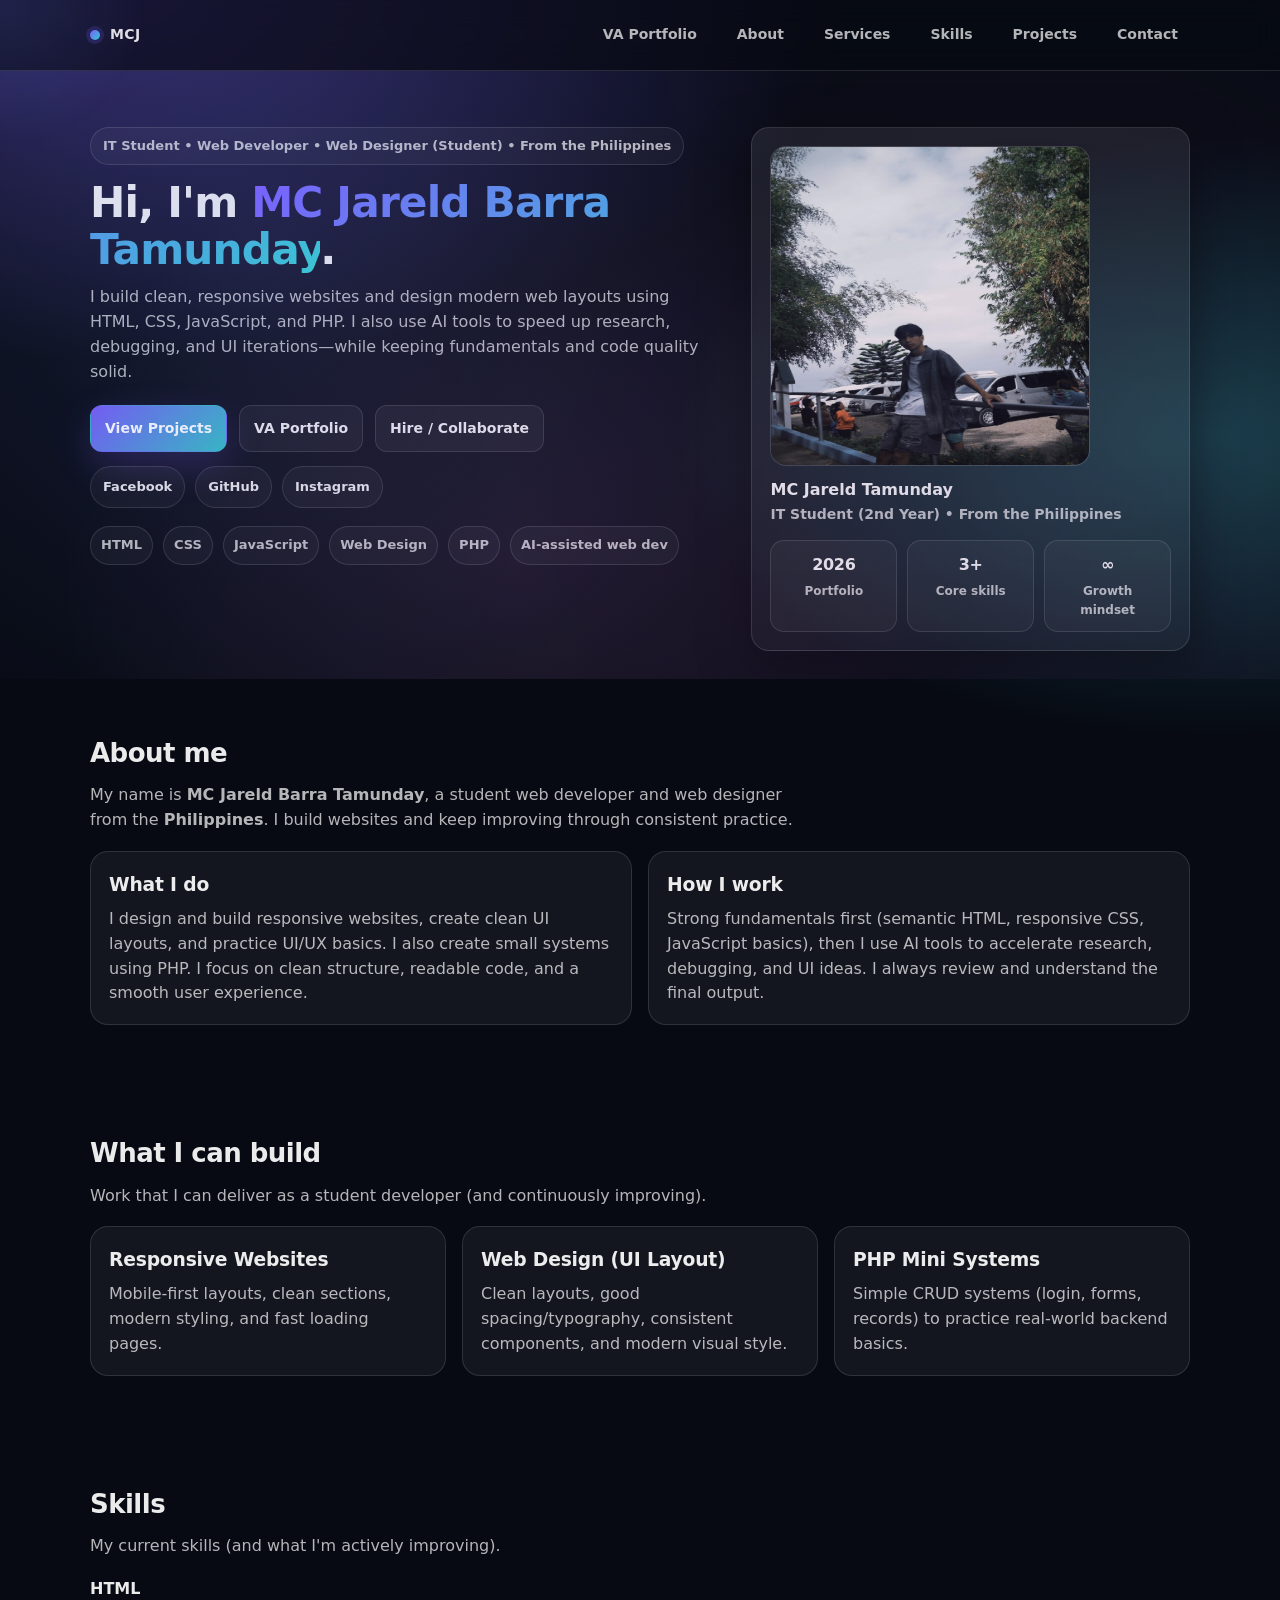
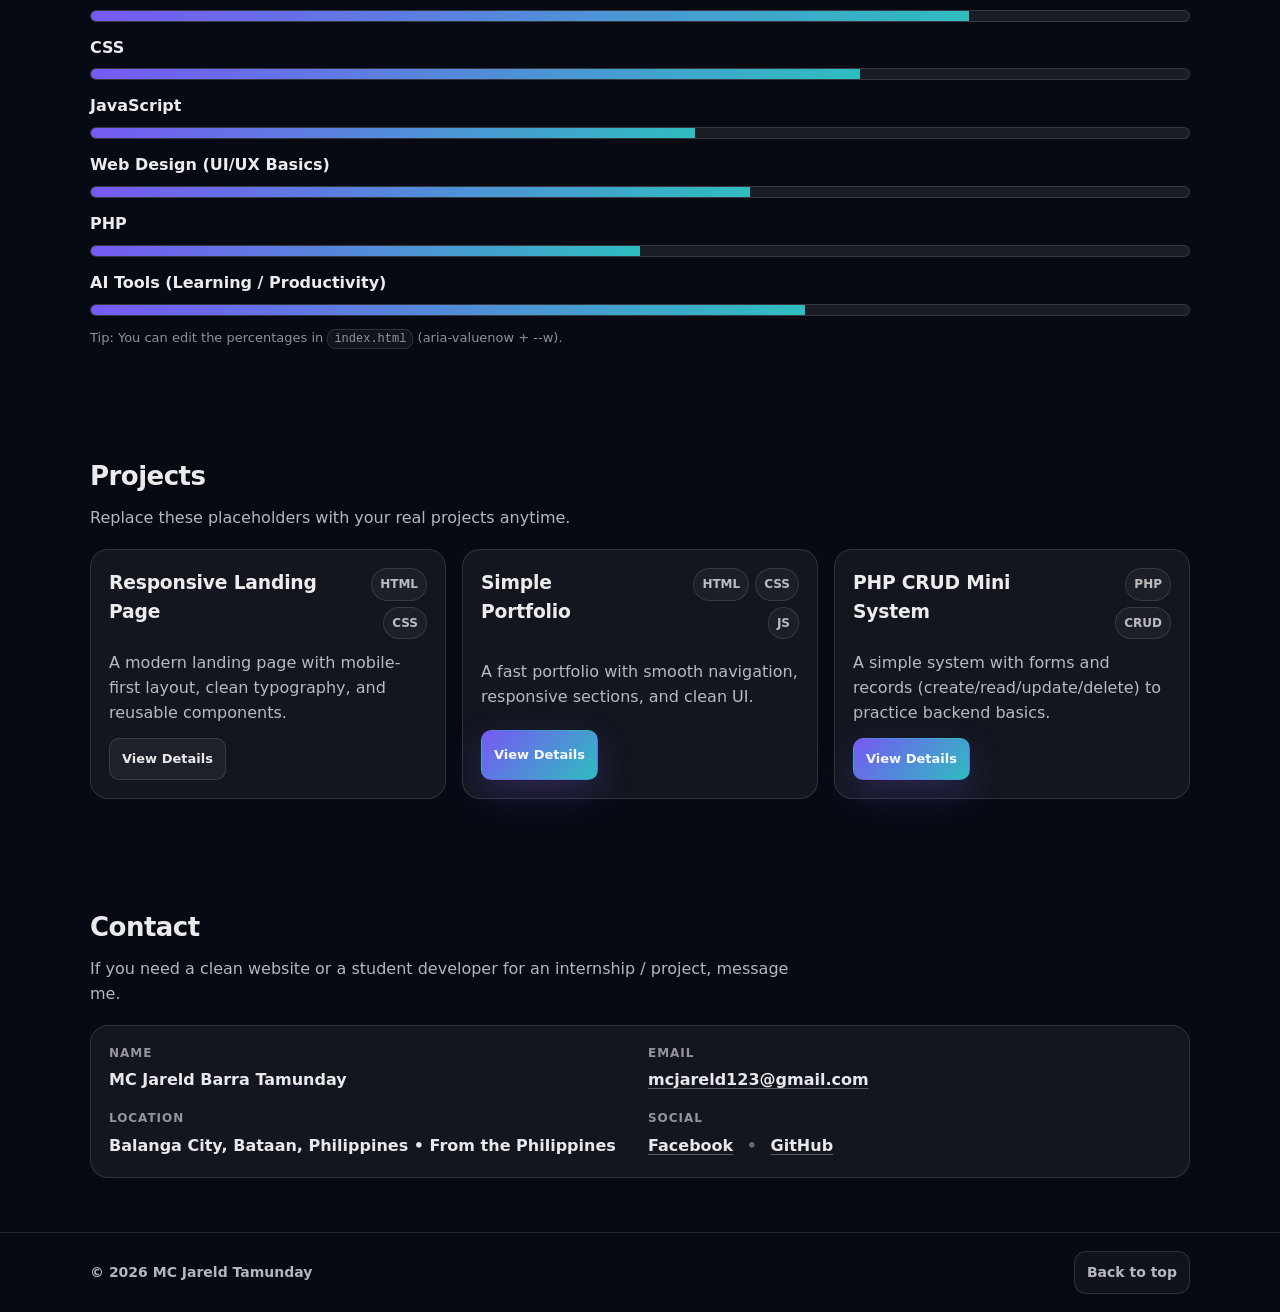
==== commit 336d70ad: "Update index.html" ====
--- a/index.html
+++ b/index.html
@@ -20,8 +20,139 @@
       rel="stylesheet"
     />
     <link rel="stylesheet" href="styles.css" />
+    <style>
+      html {
+        scroll-behavior: smooth;
+      }
+      .hero {
+        position: relative;
+        overflow: hidden;
+      }
+      .hero::before {
+        content: '';
+        position: absolute;
+        top: 0;
+        left: 0;
+        right: 0;
+        bottom: 0;
+        background: 
+          radial-gradient(circle at 20% 30%, rgba(102, 126, 234, 0.15) 0%, transparent 50%),
+          radial-gradient(circle at 80% 70%, rgba(118, 75, 162, 0.15) 0%, transparent 50%),
+          radial-gradient(circle at 40% 80%, rgba(240, 147, 251, 0.1) 0%, transparent 50%);
+        animation: gradientMove 15s ease-in-out infinite;
+      }
+      @keyframes gradientMove {
+        0%, 100% { 
+          transform: translateX(0) translateY(0) scale(1);
+          opacity: 1;
+        }
+        33% { 
+          transform: translateX(30px) translateY(-30px) scale(1.1);
+          opacity: 0.8;
+        }
+        66% { 
+          transform: translateX(-20px) translateY(20px) scale(0.9);
+          opacity: 0.9;
+        }
+      }
+      .reveal {
+        opacity: 0;
+        transform: translateY(80px) scale(0.95);
+        transition: all 1s cubic-bezier(0.16, 1, 0.3, 1);
+      }
+      .reveal.active {
+        opacity: 1;
+        transform: translateY(0) scale(1);
+      }
+      .service-card.reveal,
+      .skill-item.reveal,
+      .project-card.reveal,
+      .contact-card.reveal {
+        opacity: 0;
+        transform: translateY(80px) scale(0.95);
+        transition: all 1s cubic-bezier(0.16, 1, 0.3, 1);
+      }
+      .service-card.reveal.active,
+      .skill-item.reveal.active,
+      .project-card.reveal.active,
+      .contact-card.reveal.active {
+        opacity: 1;
+        transform: translateY(0) scale(1);
+      }
+      .service-card:nth-child(1) { transition-delay: 0s; }
+      .service-card:nth-child(2) { transition-delay: 0.08s; }
+      .service-card:nth-child(3) { transition-delay: 0.16s; }
+      .skill-item:nth-child(1) { transition-delay: 0s; }
+      .skill-item:nth-child(2) { transition-delay: 0.06s; }
+      .skill-item:nth-child(3) { transition-delay: 0.12s; }
+      .skill-item:nth-child(4) { transition-delay: 0.18s; }
+      .skill-item:nth-child(5) { transition-delay: 0.24s; }
+      .skill-item:nth-child(6) { transition-delay: 0.3s; }
+      .project-card:nth-child(1) { transition-delay: 0s; }
+      .project-card:nth-child(2) { transition-delay: 0.08s; }
+      .project-card:nth-child(3) { transition-delay: 0.16s; }
+      
+      /* Loading animation */
+      .loader {
+        position: fixed;
+        top: 0;
+        left: 0;
+        width: 100%;
+        height: 100%;
+        background: var(--color-bg);
+        display: flex;
+        align-items: center;
+        justify-content: center;
+        z-index: 9999;
+        transition: opacity 0.5s ease, visibility 0.5s ease;
+      }
+      .loader.hidden {
+        opacity: 0;
+        visibility: hidden;
+      }
+      .loader-circle {
+        width: 50px;
+        height: 50px;
+        border: 3px solid var(--color-border);
+        border-top-color: var(--color-primary);
+        border-radius: 50%;
+        animation: spin 1s linear infinite;
+      }
+      @keyframes spin {
+        to { transform: rotate(360deg); }
+      }
+      
+      /* Cursor glow effect */
+      .cursor-glow {
+        position: fixed;
+        width: 300px;
+        height: 300px;
+        background: radial-gradient(circle, rgba(102, 126, 234, 0.15) 0%, transparent 70%);
+        border-radius: 50%;
+        pointer-events: none;
+        z-index: 9998;
+        transform: translate(-50%, -50%);
+        transition: transform 0.1s ease;
+      }
+      
+      /* Auto-hiding navbar */
+      .site-header {
+        transition: transform 0.3s ease;
+      }
+      .site-header.hidden {
+        transform: translateY(-100%);
+      }
+    </style>
   </head>
   <body>
+    <!-- Loading animation -->
+    <div class="loader" id="loader">
+      <div class="loader-circle"></div>
+    </div>
+    
+    <!-- Cursor glow -->
+    <div class="cursor-glow" id="cursorGlow"></div>
+    
     <header class="site-header" id="top">
       <div class="container header-inner">
         <a class="brand" href="#top" aria-label="Go to top">
@@ -241,8 +372,7 @@
                 A modern landing page with mobile-first layout, clean typography, and reusable components.
               </p>
               <div class="project-actions">
-                <a class="btn btn-small btn-ghost" href="#" aria-disabled="true">Live</a>
-                <a class="btn btn-small btn-ghost" href="#" aria-disabled="true">Code</a>
+                <a class="btn btn-small btn-ghost" href="project-landing-page.html">View Details</a>
               </div>
             </article>
 
@@ -259,8 +389,7 @@
                 A fast portfolio with smooth navigation, responsive sections, and clean UI.
               </p>
               <div class="project-actions">
-                <a class="btn btn-small btn-ghost" href="#" aria-disabled="true">Live</a>
-                <a class="btn btn-small btn-ghost" href="#" aria-disabled="true">Code</a>
+                <a class="btn btn-small btn-primary" href="project-portfolio.html" target="_blank">View Details</a>
               </div>
             </article>
 
@@ -276,8 +405,7 @@
                 A simple system with forms and records (create/read/update/delete) to practice backend basics.
               </p>
               <div class="project-actions">
-                <a class="btn btn-small btn-ghost" href="#" aria-disabled="true">Live</a>
-                <a class="btn btn-small btn-ghost" href="#" aria-disabled="true">Code</a>
+                <a class="btn btn-small btn-primary" href="project-php-crud.html" target="_blank">View Details</a>
               </div>
             </article>
           </div>
@@ -333,5 +461,63 @@
     </footer>
 
     <script src="script.js"></script>
+    <script>
+      // Loading animation
+      window.addEventListener('load', () => {
+        setTimeout(() => {
+          document.getElementById('loader').classList.add('hidden');
+        }, 500);
+      });
+      
+      // Cursor glow effect
+      const cursorGlow = document.getElementById('cursorGlow');
+      document.addEventListener('mousemove', (e) => {
+        cursorGlow.style.left = e.clientX + 'px';
+        cursorGlow.style.top = e.clientY + 'px';
+      });
+      
+      // Auto-hiding navbar
+      let lastScroll = 0;
+      const header = document.querySelector('.site-header');
+      
+      window.addEventListener('scroll', () => {
+        const currentScroll = window.pageYOffset;
+        
+        if (currentScroll > lastScroll && currentScroll > 100) {
+          header.classList.add('hidden');
+        } else {
+          header.classList.remove('hidden');
+        }
+        
+        lastScroll = currentScroll;
+      });
+      
+      // Framer-style scroll animations
+      const revealElements = document.querySelectorAll('.service-card, .skill-item, .project-card, .contact-card');
+      
+      const revealOnScroll = () => {
+        revealElements.forEach(element => {
+          const elementTop = element.getBoundingClientRect().top;
+          const windowHeight = window.innerHeight;
+          const revealPoint = windowHeight * 0.85;
+          
+          if (elementTop < revealPoint) {
+            element.classList.add('reveal', 'active');
+          }
+        });
+      };
+      
+      // Parallax effect for hero
+      const hero = document.querySelector('.hero');
+      window.addEventListener('scroll', () => {
+        const scrolled = window.pageYOffset;
+        if (hero) {
+          hero.style.transform = `translateY(${scrolled * 0.3}px)`;
+        }
+      });
+      
+      window.addEventListener('scroll', revealOnScroll, { passive: true });
+      window.addEventListener('load', revealOnScroll);
+    </script>
   </body>
 </html>
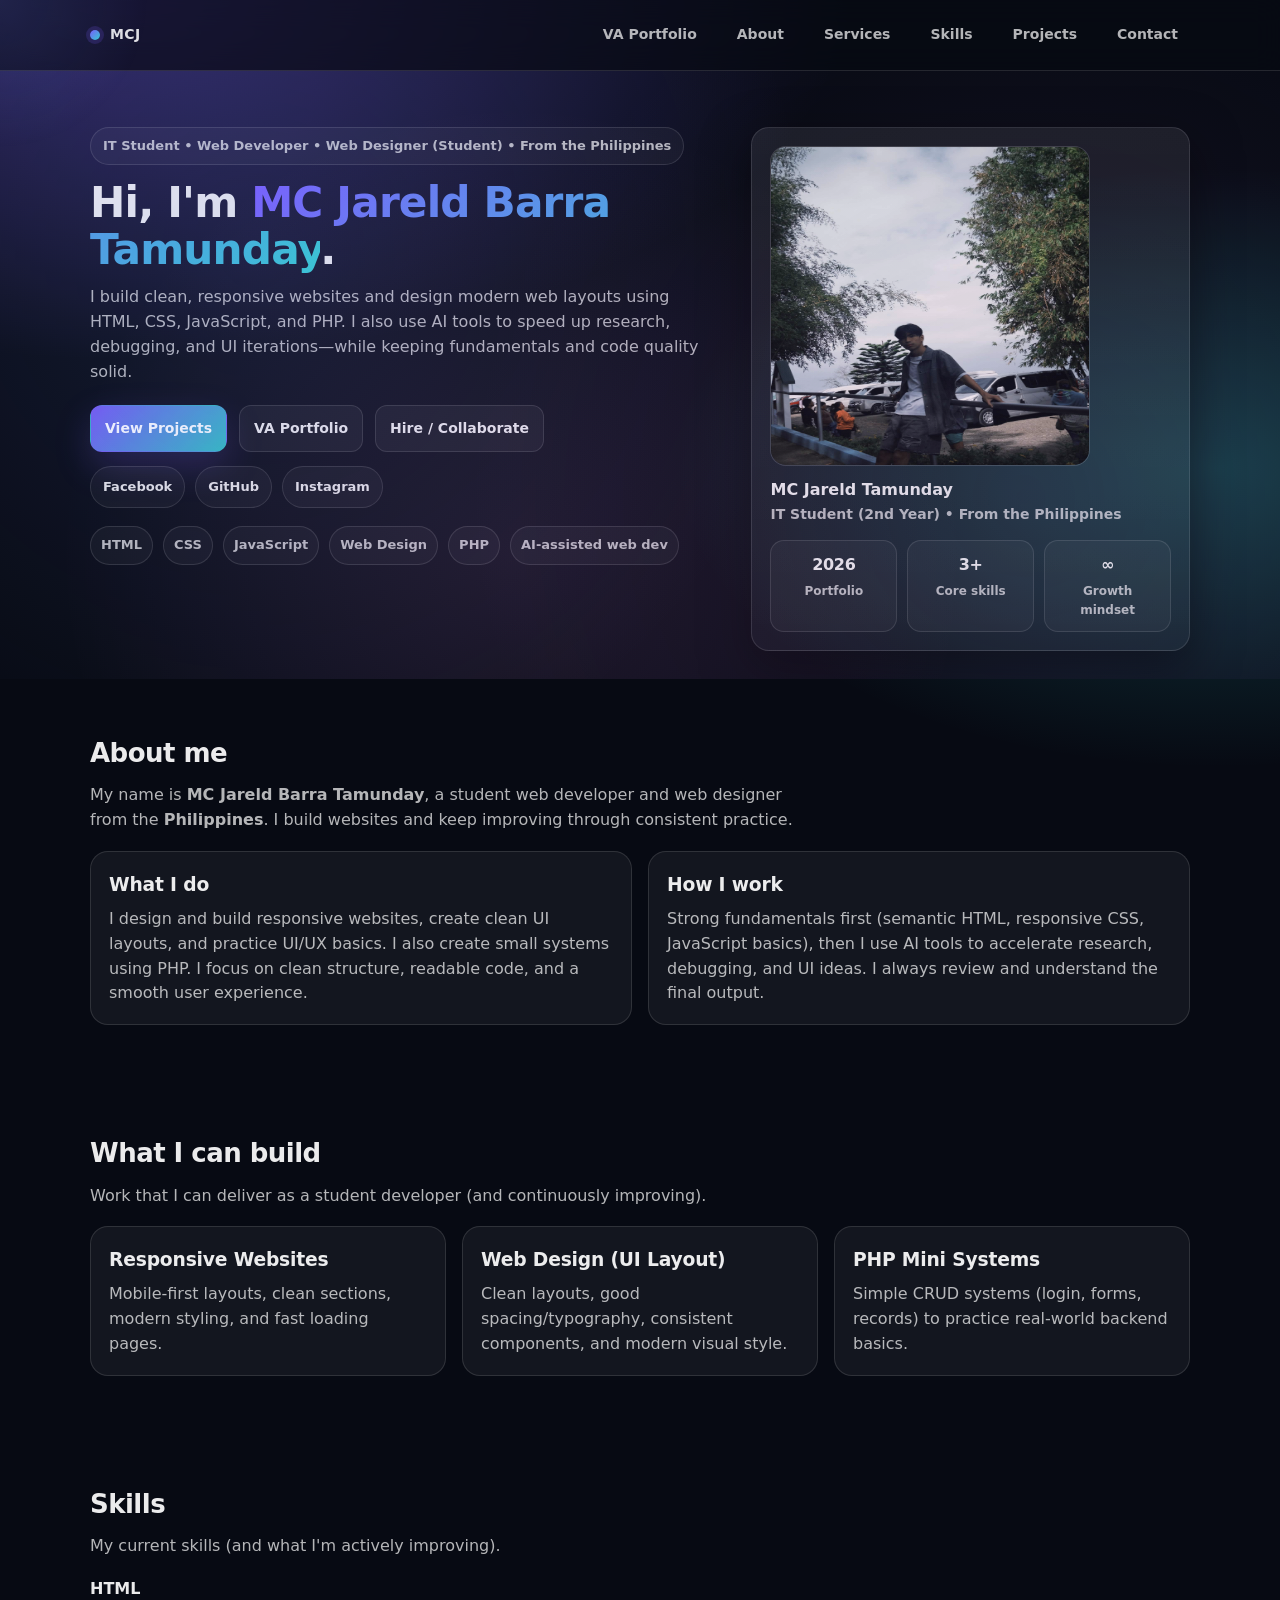
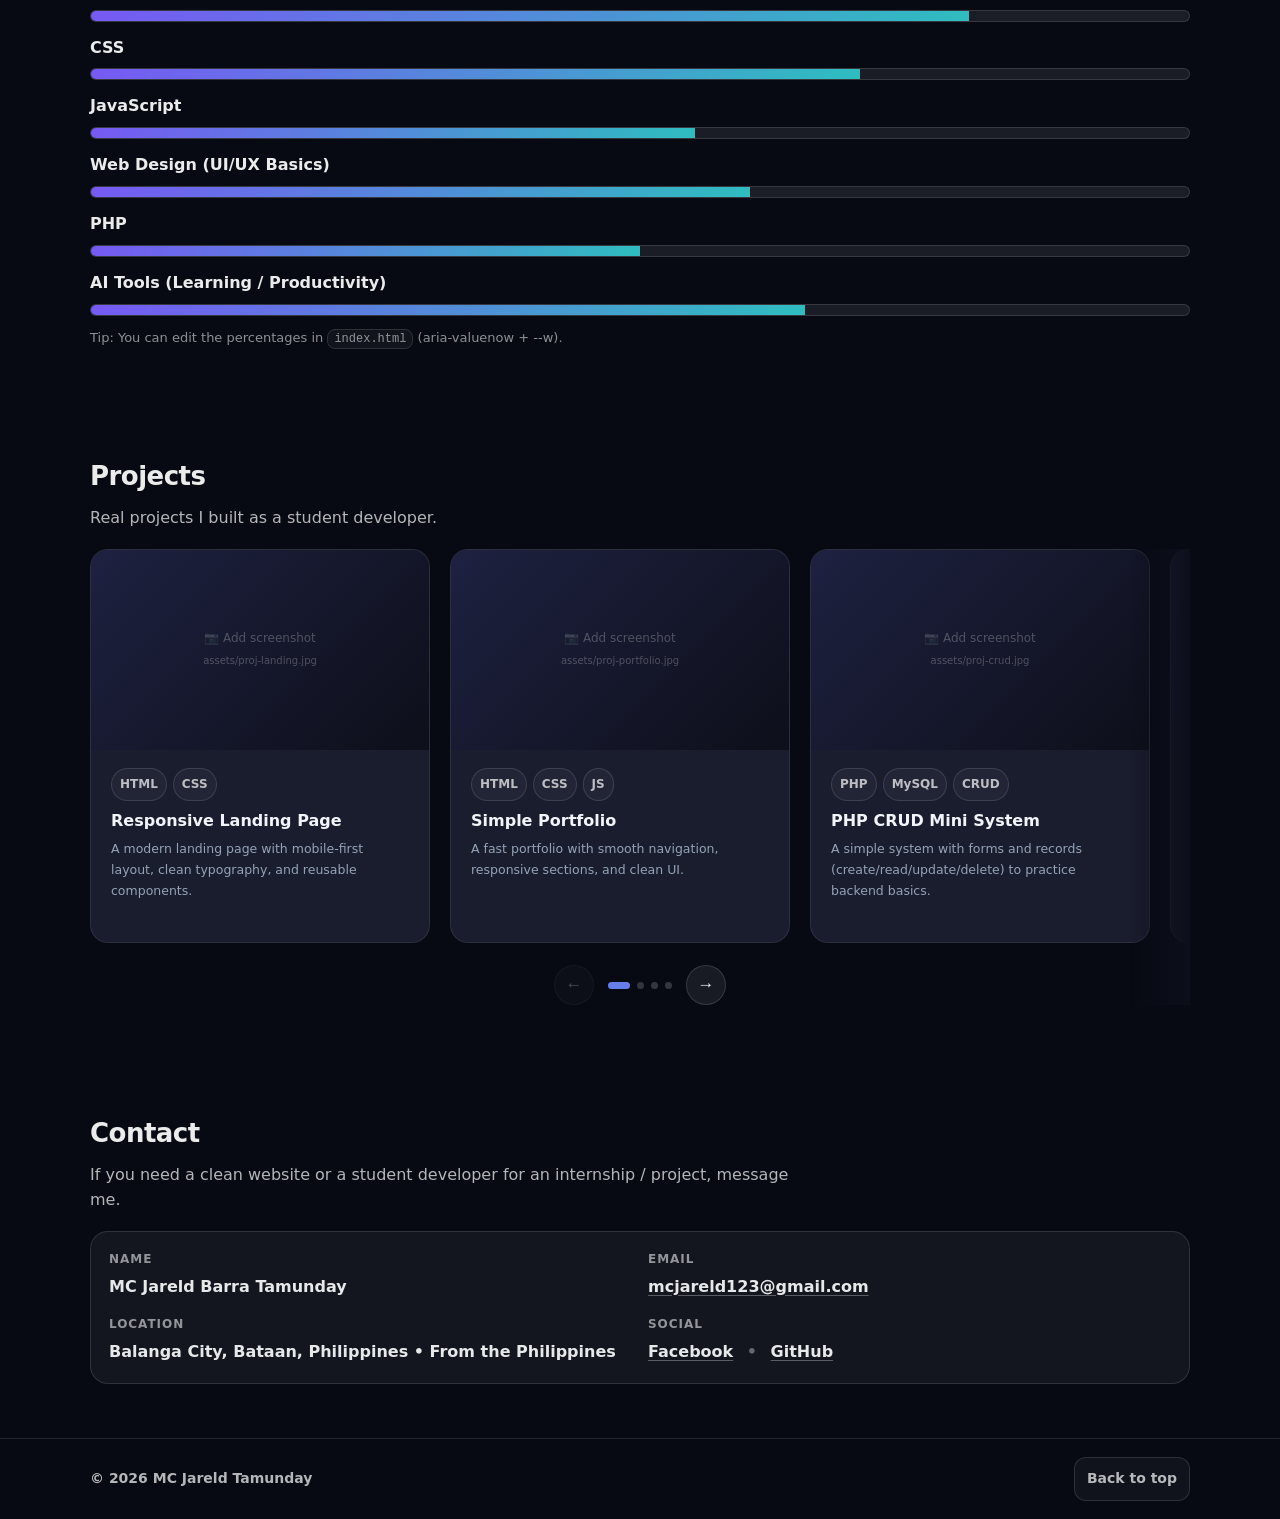
==== commit 8b1e9c7b: "Update index.html" ====
--- a/index.html
+++ b/index.html
@@ -356,61 +356,229 @@
         <div class="container">
           <div class="section-head">
             <h2>Projects</h2>
-            <p>Replace these placeholders with your real projects anytime.</p>
-          </div>
-
-          <div class="projects">
-            <article class="project card">
-              <div class="project-top">
-                <h3 class="project-title">Responsive Landing Page</h3>
-                <div class="project-tags">
-                  <span class="tag">HTML</span>
-                  <span class="tag">CSS</span>
-                </div>
-              </div>
-              <p class="project-desc">
-                A modern landing page with mobile-first layout, clean typography, and reusable components.
-              </p>
-              <div class="project-actions">
-                <a class="btn btn-small btn-ghost" href="project-landing-page.html">View Details</a>
-              </div>
-            </article>
-
-            <article class="project card">
-              <div class="project-top">
-                <h3 class="project-title">Simple Portfolio</h3>
-                <div class="project-tags">
-                  <span class="tag">HTML</span>
-                  <span class="tag">CSS</span>
-                  <span class="tag">JS</span>
-                </div>
-              </div>
-              <p class="project-desc">
-                A fast portfolio with smooth navigation, responsive sections, and clean UI.
-              </p>
-              <div class="project-actions">
-                <a class="btn btn-small btn-primary" href="project-portfolio.html" target="_blank">View Details</a>
-              </div>
-            </article>
-
-            <article class="project card">
-              <div class="project-top">
-                <h3 class="project-title">PHP CRUD Mini System</h3>
-                <div class="project-tags">
-                  <span class="tag">PHP</span>
-                  <span class="tag">CRUD</span>
-                </div>
-              </div>
-              <p class="project-desc">
-                A simple system with forms and records (create/read/update/delete) to practice backend basics.
-              </p>
-              <div class="project-actions">
-                <a class="btn btn-small btn-primary" href="project-php-crud.html" target="_blank">View Details</a>
-              </div>
-            </article>
-          </div>
+            <p>Real projects I built as a student developer.</p>
+          </div>
+
+          <!-- Swipeable Project Slider -->
+          <div class="proj-slider-wrap">
+            <div class="proj-slider" id="projSlider">
+
+              <!-- Card 1 -->
+              <article class="proj-slide">
+                <div class="proj-img-wrap">
+                  <img src="assets/proj-landing.jpg" alt="Responsive Landing Page screenshot" class="proj-img" onerror="this.style.display='none';this.nextElementSibling.style.display='flex'">
+                  <div class="proj-img-placeholder"><span>&#128247; Add screenshot<br><small>assets/proj-landing.jpg</small></span></div>
+                  <div class="proj-img-overlay">
+                    <a class="btn btn-small btn-primary" href="project-landing-page.html" target="_blank">View Details</a>
+                  </div>
+                </div>
+                <div class="proj-info">
+                  <div class="proj-tags-row">
+                    <span class="tag">HTML</span><span class="tag">CSS</span>
+                  </div>
+                  <h3 class="proj-name">Responsive Landing Page</h3>
+                  <p class="proj-desc">A modern landing page with mobile-first layout, clean typography, and reusable components.</p>
+                </div>
+              </article>
+
+              <!-- Card 2 -->
+              <article class="proj-slide">
+                <div class="proj-img-wrap">
+                  <img src="assets/proj-portfolio.jpg" alt="Simple Portfolio screenshot" class="proj-img" onerror="this.style.display='none';this.nextElementSibling.style.display='flex'">
+                  <div class="proj-img-placeholder"><span>&#128247; Add screenshot<br><small>assets/proj-portfolio.jpg</small></span></div>
+                  <div class="proj-img-overlay">
+                    <a class="btn btn-small btn-primary" href="project-portfolio.html" target="_blank">View Details</a>
+                  </div>
+                </div>
+                <div class="proj-info">
+                  <div class="proj-tags-row">
+                    <span class="tag">HTML</span><span class="tag">CSS</span><span class="tag">JS</span>
+                  </div>
+                  <h3 class="proj-name">Simple Portfolio</h3>
+                  <p class="proj-desc">A fast portfolio with smooth navigation, responsive sections, and clean UI.</p>
+                </div>
+              </article>
+
+              <!-- Card 3 -->
+              <article class="proj-slide">
+                <div class="proj-img-wrap">
+                  <img src="assets/proj-crud.jpg" alt="PHP CRUD Mini System screenshot" class="proj-img" onerror="this.style.display='none';this.nextElementSibling.style.display='flex'">
+                  <div class="proj-img-placeholder"><span>&#128247; Add screenshot<br><small>assets/proj-crud.jpg</small></span></div>
+                  <div class="proj-img-overlay">
+                    <a class="btn btn-small btn-primary" href="project-php-crud.html" target="_blank">View Details</a>
+                  </div>
+                </div>
+                <div class="proj-info">
+                  <div class="proj-tags-row">
+                    <span class="tag">PHP</span><span class="tag">MySQL</span><span class="tag">CRUD</span>
+                  </div>
+                  <h3 class="proj-name">PHP CRUD Mini System</h3>
+                  <p class="proj-desc">A simple system with forms and records (create/read/update/delete) to practice backend basics.</p>
+                </div>
+              </article>
+
+              <!-- Card 4 -->
+              <article class="proj-slide">
+                <div class="proj-img-wrap">
+                  <img src="assets/proj-hanapbuhay.jpg" alt="Hanapbuhay Job Portal screenshot" class="proj-img" onerror="this.style.display='none';this.nextElementSibling.style.display='flex'">
+                  <div class="proj-img-placeholder"><span>&#128247; Add screenshot<br><small>assets/proj-hanapbuhay.jpg</small></span></div>
+                  <div class="proj-img-overlay">
+                    <a class="btn btn-small btn-primary" href="https://hanapbuhay.surf" target="_blank">View Live</a>
+                  </div>
+                </div>
+                <div class="proj-info">
+                  <div class="proj-tags-row">
+                    <span class="tag">PHP</span><span class="tag">MySQL</span><span class="tag">Tailwind</span><span class="tag">Alpine.js</span>
+                  </div>
+                  <h3 class="proj-name">Hanapbuhay — Job Portal</h3>
+                  <p class="proj-desc">A full-stack job matching platform for Filipino graduates. UI/UX improvements, role-based dashboards, and security implementation. Live at hanapbuhay.surf</p>
+                </div>
+              </article>
+
+            </div><!-- end slider -->
+
+            <!-- Controls -->
+            <div class="proj-controls">
+              <button class="proj-btn" id="projPrev" aria-label="Previous">&#8592;</button>
+              <div class="proj-dots" id="projDots"></div>
+              <button class="proj-btn" id="projNext" aria-label="Next">&#8594;</button>
+            </div>
+          </div>
+
         </div>
       </section>
+
+      <style>
+        /* === PROJECT CAROUSEL === */
+        .proj-slider-wrap {
+          position: relative;
+          overflow: hidden;
+          cursor: grab;
+          user-select: none;
+        }
+        .proj-slider-wrap.dragging { cursor: grabbing; }
+
+        .proj-slider {
+          display: flex;
+          gap: 20px;
+          transition: transform 0.45s cubic-bezier(0.16, 1, 0.3, 1);
+          will-change: transform;
+        }
+        .proj-slider.no-transition { transition: none; }
+
+        /* Show ~1.2 cards on mobile, ~2.2 on tablet, ~3 on desktop */
+        .proj-slide {
+          min-width: 78vw;
+          max-width: 340px;
+          flex-shrink: 0;
+          background: var(--color-card, #1a1d2e);
+          border-radius: 18px;
+          overflow: hidden;
+          border: 1px solid var(--color-border, rgba(255,255,255,0.08));
+          transition: box-shadow 0.3s ease, transform 0.3s ease;
+        }
+        .proj-slide:hover { box-shadow: 0 8px 40px rgba(102,126,234,0.25); transform: translateY(-4px); }
+
+        @media (min-width: 640px)  { .proj-slide { min-width: 300px; } }
+        @media (min-width: 1024px) { .proj-slide { min-width: 280px; } }
+
+        .proj-img-wrap {
+          position: relative;
+          width: 100%;
+          height: 200px;
+          overflow: hidden;
+          background: #0d0f1a;
+        }
+        .proj-img {
+          width: 100%;
+          height: 100%;
+          object-fit: cover;
+          display: block;
+          pointer-events: none;
+          transition: transform 0.5s cubic-bezier(0.16,1,0.3,1), filter 0.4s ease;
+          filter: brightness(0.9);
+        }
+        .proj-slide:hover .proj-img { transform: scale(1.07); filter: brightness(0.6); }
+
+        .proj-img-placeholder {
+          display: none;
+          width: 100%;
+          height: 100%;
+          align-items: center;
+          justify-content: center;
+          background: linear-gradient(135deg, #1e2140 0%, #0d0f1a 100%);
+          color: rgba(255,255,255,0.25);
+          font-size: 12px;
+          text-align: center;
+          line-height: 1.8;
+        }
+        .proj-img-overlay {
+          position: absolute;
+          inset: 0;
+          display: flex;
+          align-items: center;
+          justify-content: center;
+          background: rgba(5,5,15,0.5);
+          opacity: 0;
+          transition: opacity 0.3s ease;
+          backdrop-filter: blur(3px);
+        }
+        .proj-slide:hover .proj-img-overlay { opacity: 1; }
+
+        .proj-info { padding: 18px 20px 20px; }
+        .proj-tags-row { display: flex; gap: 6px; flex-wrap: wrap; margin-bottom: 8px; }
+        .proj-name { font-size: 16px; font-weight: 700; margin: 0 0 6px; color: #f1f5f9; }
+        .proj-desc { font-size: 12.5px; color: #94a3b8; line-height: 1.65; margin: 0; }
+
+        /* Controls */
+        .proj-controls {
+          display: flex;
+          align-items: center;
+          justify-content: center;
+          gap: 14px;
+          margin-top: 22px;
+        }
+        .proj-btn {
+          background: rgba(255,255,255,0.07);
+          border: 1px solid rgba(255,255,255,0.13);
+          color: #f1f5f9;
+          width: 40px; height: 40px;
+          border-radius: 50%;
+          font-size: 17px;
+          cursor: pointer;
+          display: flex; align-items: center; justify-content: center;
+          transition: background 0.2s, transform 0.2s;
+          flex-shrink: 0;
+        }
+        .proj-btn:hover { background: rgba(102,126,234,0.3); transform: scale(1.12); }
+        .proj-btn:disabled { opacity: 0.3; cursor: default; transform: none; }
+
+        .proj-dots { display: flex; gap: 7px; }
+        .proj-dot {
+          width: 7px; height: 7px; border-radius: 50%;
+          background: rgba(255,255,255,0.18);
+          border: none; cursor: pointer;
+          transition: background 0.3s, transform 0.3s, width 0.3s;
+          padding: 0;
+        }
+        .proj-dot.active {
+          background: #667eea;
+          width: 22px;
+          border-radius: 4px;
+          transform: none;
+        }
+
+        /* Fade edges */
+        .proj-slider-wrap::after {
+          content: '';
+          position: absolute;
+          top: 0; right: 0; bottom: 0;
+          width: 60px;
+          background: linear-gradient(to right, transparent, var(--color-bg, #0d0f1a));
+          pointer-events: none;
+          z-index: 2;
+        }
+      </style>
 
       <section class="section" id="contact">
         <div class="container">
@@ -461,6 +629,86 @@
     </footer>
 
     <script src="script.js"></script>
+    <script>
+      // === PROJECT CAROUSEL ===
+      (function() {
+        const wrap = document.querySelector('.proj-slider-wrap');
+        const slider = document.getElementById('projSlider');
+        const dotsWrap = document.getElementById('projDots');
+        const prevBtn = document.getElementById('projPrev');
+        const nextBtn = document.getElementById('projNext');
+        if (!slider) return;
+
+        const slides = slider.querySelectorAll('.proj-slide');
+        let current = 0;
+        const total = slides.length;
+
+        function cardWidth() {
+          return slides[0].getBoundingClientRect().width + 20; // width + gap
+        }
+
+        function goTo(idx) {
+          current = Math.max(0, Math.min(idx, total - 1));
+          slider.style.transform = `translateX(-${current * cardWidth()}px)`;
+          dotsWrap.querySelectorAll('.proj-dot').forEach((d, i) => d.classList.toggle('active', i === current));
+          prevBtn.disabled = current === 0;
+          nextBtn.disabled = current === total - 1;
+        }
+
+        // Build dots
+        slides.forEach((_, i) => {
+          const d = document.createElement('button');
+          d.className = 'proj-dot' + (i === 0 ? ' active' : '');
+          d.setAttribute('aria-label', 'Slide ' + (i + 1));
+          d.addEventListener('click', () => goTo(i));
+          dotsWrap.appendChild(d);
+        });
+
+        prevBtn.addEventListener('click', () => goTo(current - 1));
+        nextBtn.addEventListener('click', () => goTo(current + 1));
+        prevBtn.disabled = true;
+
+        // Touch swipe
+        let tx = 0, isDragging = false, startX = 0, currentX = 0;
+
+        function dragStart(x) {
+          isDragging = true;
+          startX = x;
+          currentX = x;
+          slider.classList.add('no-transition');
+          wrap.classList.add('dragging');
+        }
+        function dragMove(x) {
+          if (!isDragging) return;
+          const diff = x - startX;
+          currentX = x;
+          slider.style.transform = `translateX(${-current * cardWidth() + diff}px)`;
+        }
+        function dragEnd() {
+          if (!isDragging) return;
+          isDragging = false;
+          wrap.classList.remove('dragging');
+          slider.classList.remove('no-transition');
+          const diff = currentX - startX;
+          if (diff < -60) goTo(current + 1);
+          else if (diff > 60) goTo(current - 1);
+          else goTo(current);
+        }
+
+        // Mouse drag
+        wrap.addEventListener('mousedown', e => dragStart(e.clientX));
+        window.addEventListener('mousemove', e => dragMove(e.clientX));
+        window.addEventListener('mouseup', dragEnd);
+
+        // Touch
+        wrap.addEventListener('touchstart', e => dragStart(e.touches[0].clientX), {passive:true});
+        wrap.addEventListener('touchmove', e => dragMove(e.touches[0].clientX), {passive:true});
+        wrap.addEventListener('touchend', dragEnd, {passive:true});
+
+        window.addEventListener('resize', () => goTo(current));
+        goTo(0);
+      })();
+    </script>
     <script>
       // Loading animation
       window.addEventListener('load', () => {
